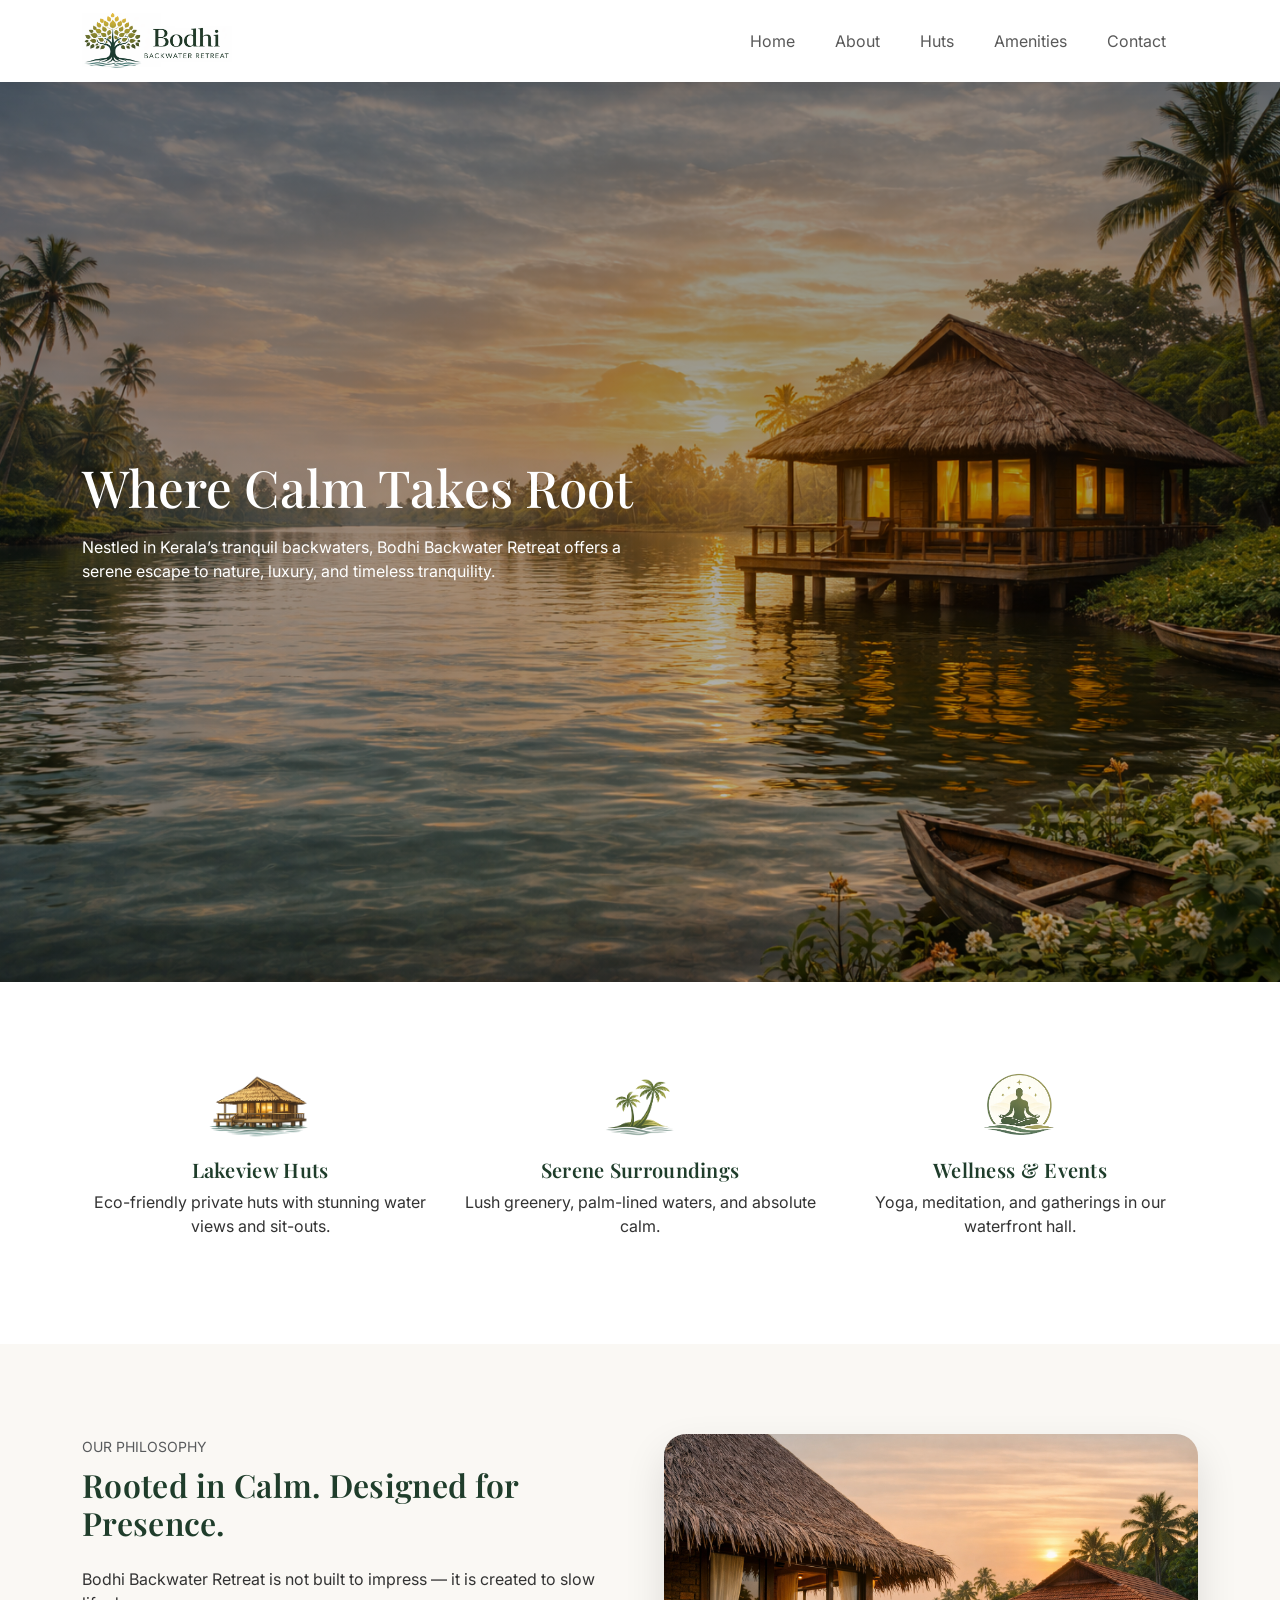
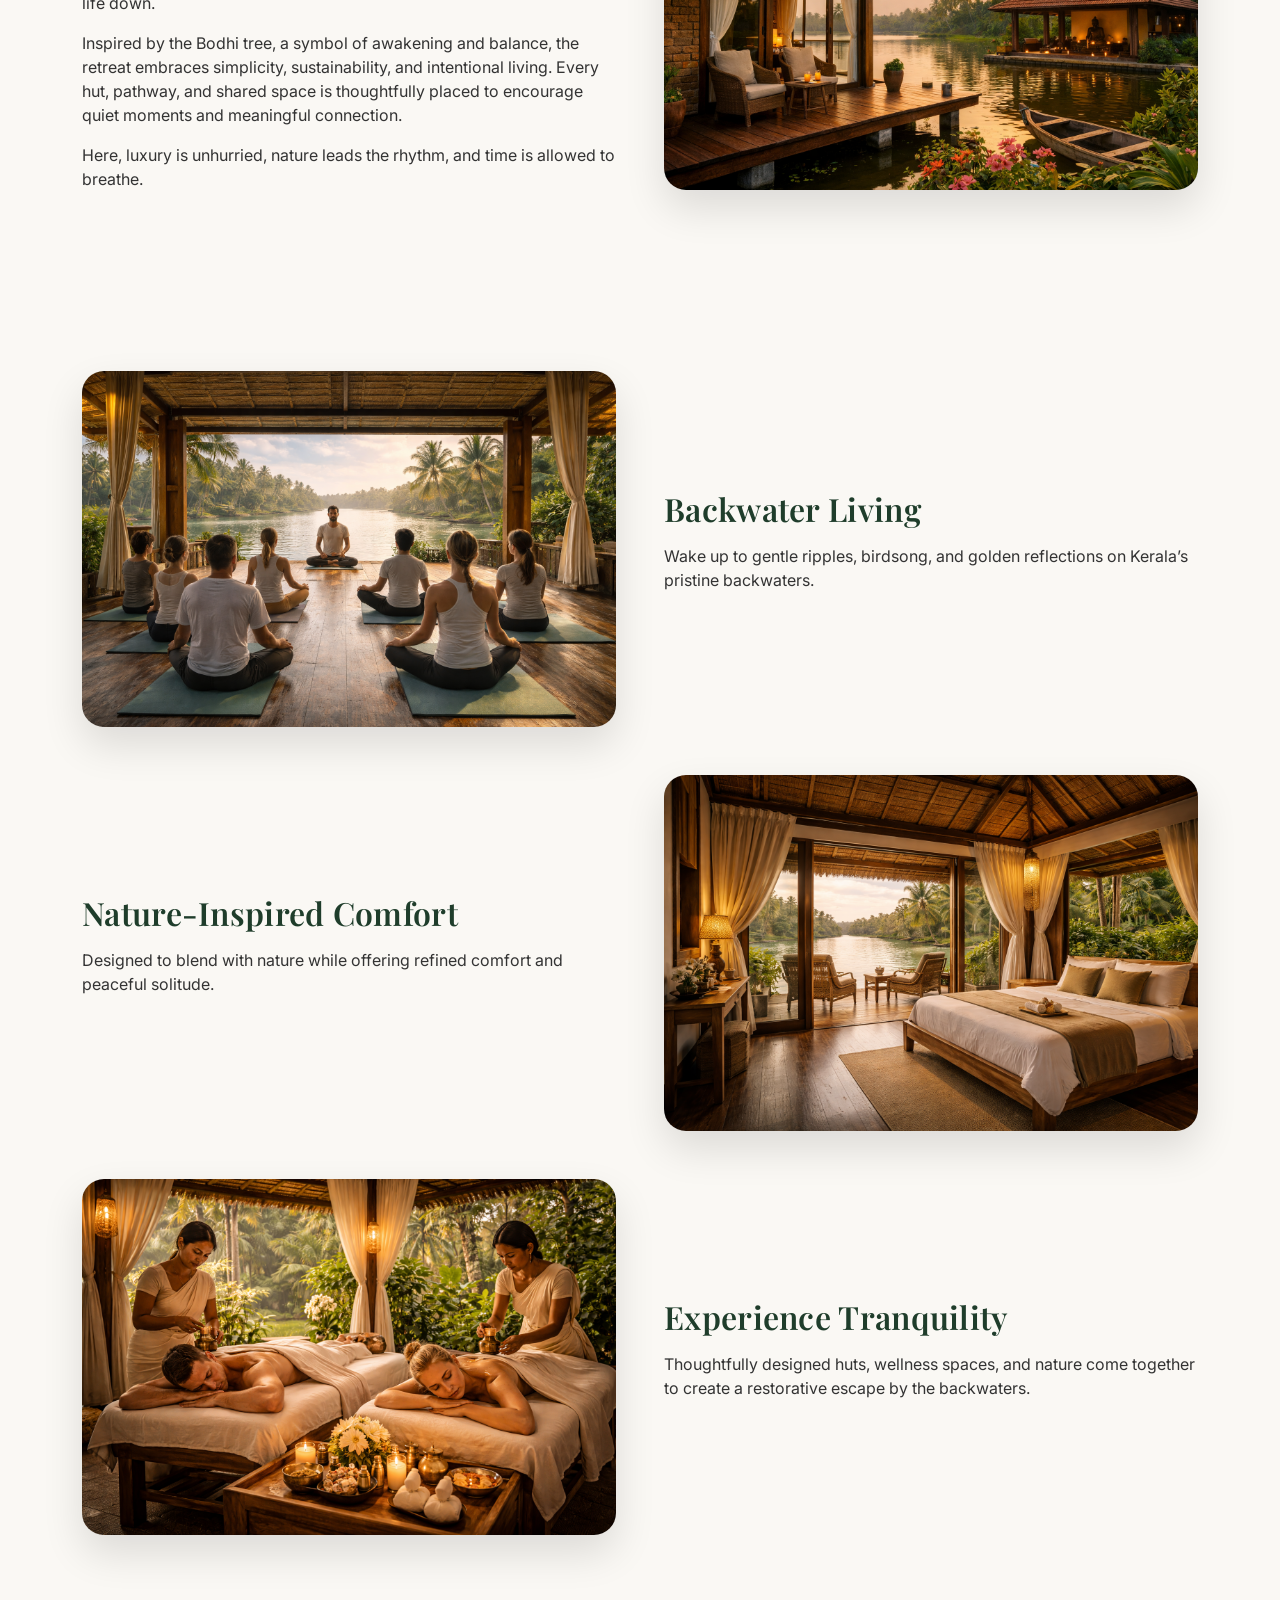
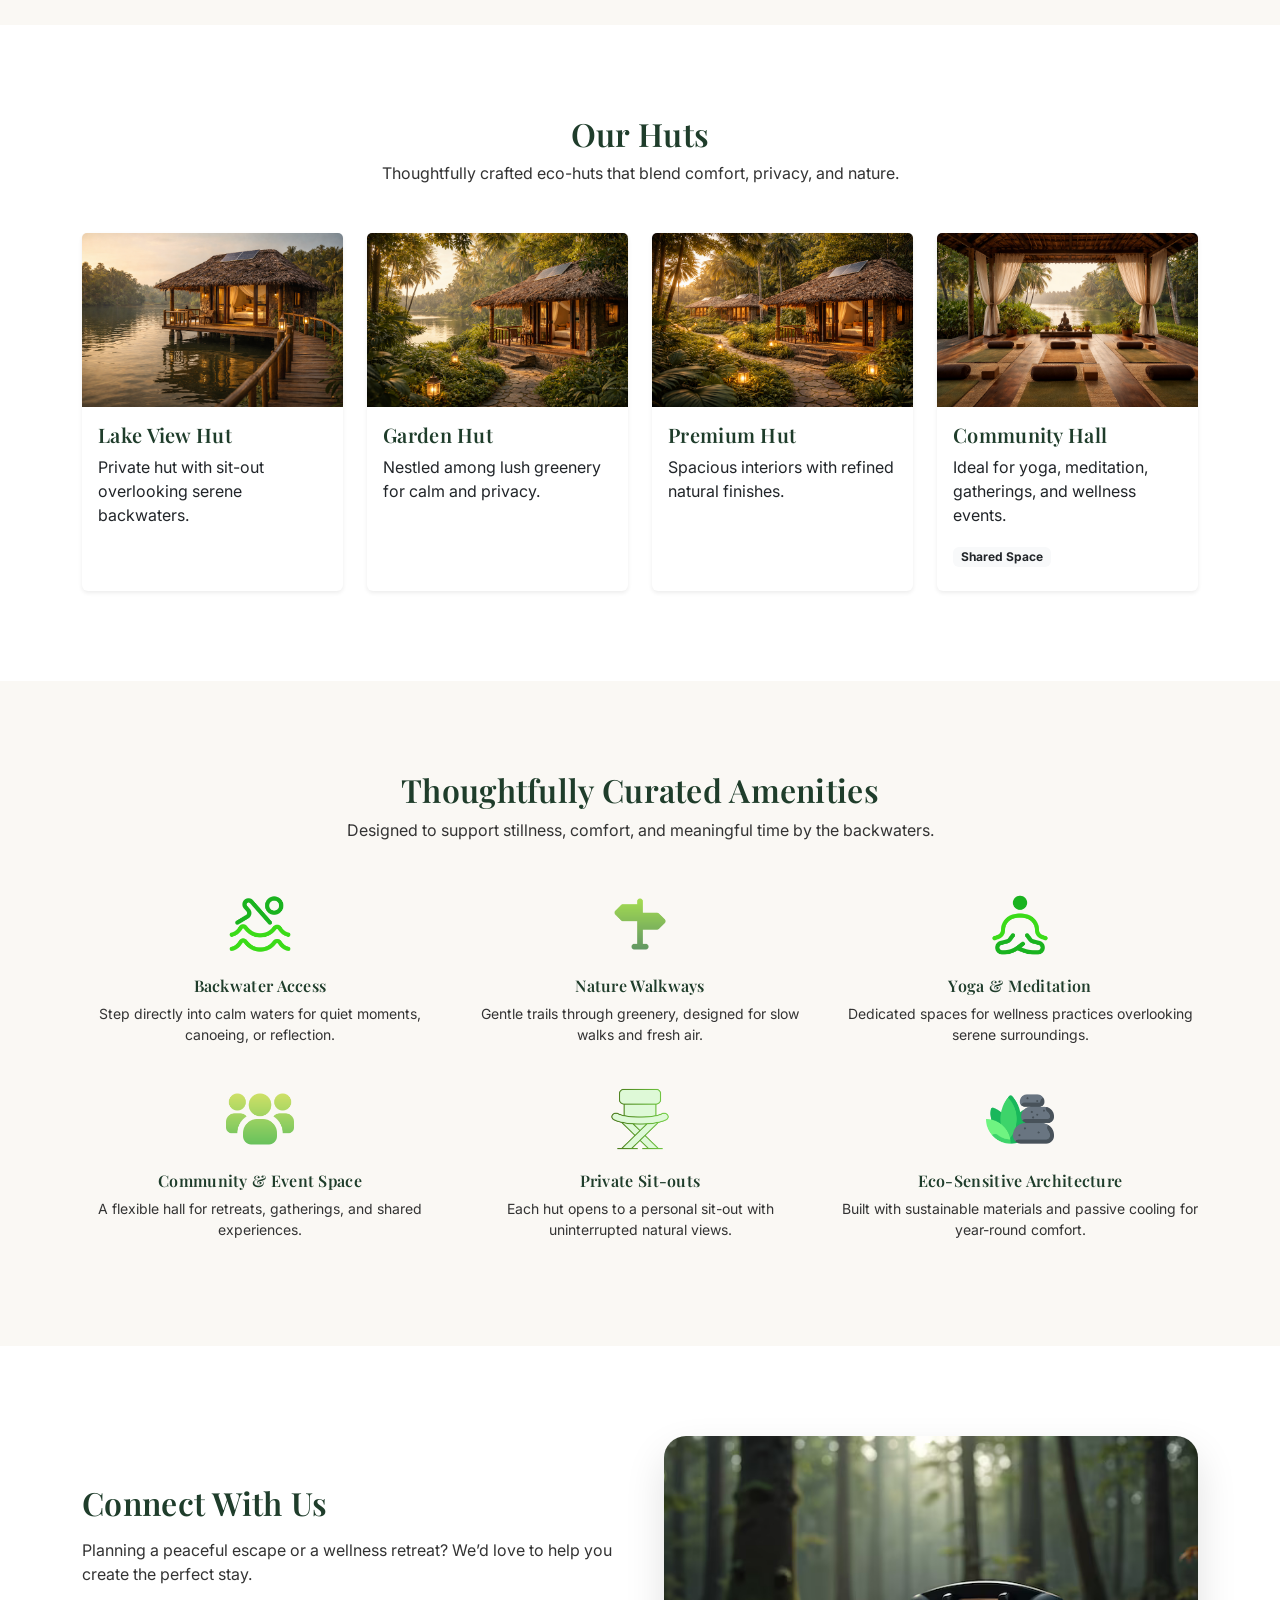
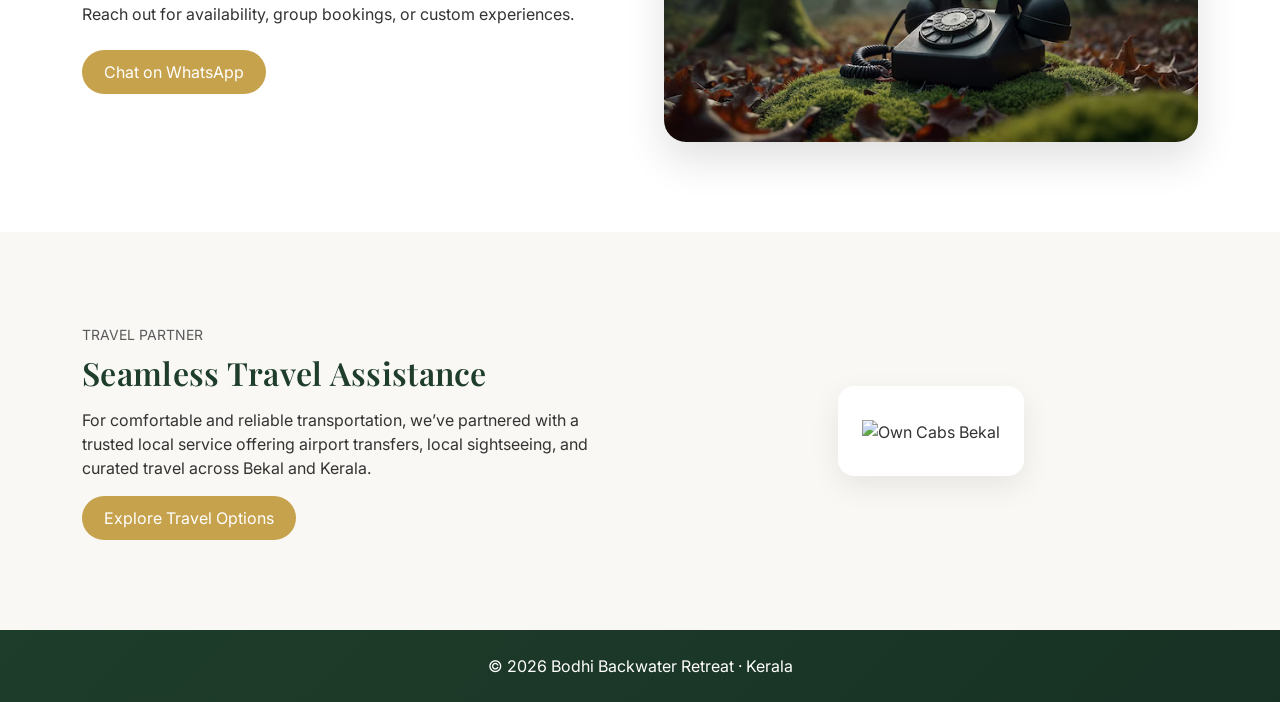
==== index.html @ 4b672f82 "Add images directory and assets" ====
<!DOCTYPE html>
<html lang="en">

<head>
  <meta charset="UTF-8">
  <title>Bodhi Backwater Retreat</title>
  <meta name="viewport" content="width=device-width, initial-scale=1">
  <!-- Favicon -->
  <link rel="icon" href="favicon.ico" type="image/x-icon">

  <!-- Standard browser favicons -->
  <link rel="icon" type="image/png" sizes="16x16" href="img/favicons/favicon-16.png">
  <link rel="icon" type="image/png" sizes="32x32" href="img/favicons/favicon-32.png">
  <link rel="icon" type="image/png" sizes="48x48" href="img/favicons/favicon-48.png">

  <!-- Apple Touch Icon (iOS home screen) -->
  <link rel="apple-touch-icon" sizes="180x180" href="img/favicons/apple-touch-icon.png">

  <!-- Android / PWA -->
  <link rel="icon" type="image/png" sizes="192x192" href="img/favicons/android-chrome-192.png">
  <link rel="icon" type="image/png" sizes="512x512" href="img/favicons/android-chrome-512.png">

  <!-- Bootstrap 5 -->
  <link href="https://cdn.jsdelivr.net/npm/bootstrap@5.3.3/dist/css/bootstrap.min.css" rel="stylesheet">

  <!-- Google Fonts -->
  <link
    href="https://fonts.googleapis.com/css2?family=Playfair+Display:wght@500;700&family=Inter:wght@300;400;500&display=swap"
    rel="stylesheet">
  <link rel="stylesheet" href="style.css">

</head>

<body id="top">

  <!-- NAVBAR -->
  <nav class="navbar navbar-expand-lg navbar-light sticky-top">
    <div class="container">
      <a class="navbar-brand" href="#top">
        <img src="img/logo.png" alt="Bodhi Backwater Retreat">
      </a>

      <button class="navbar-toggler" type="button" data-bs-toggle="collapse" data-bs-target="#mainNav">
        <span class="navbar-toggler-icon"></span>
      </button>

      <div class="collapse navbar-collapse justify-content-end" id="mainNav">
        <ul class="navbar-nav align-items-lg-center gap-lg-4">
          <li class="nav-item"><a class="nav-link" href="#top">Home</a></li>
          <li class="nav-item">
            <a class="nav-link" href="#about">About</a>
          </li>
          <li class="nav-item"><a class="nav-link" href="#huts">Huts</a></li>
          <li class="nav-item"><a class="nav-link" href="#amenities">Amenities</a></li>
          <li class="nav-item">
            <a class="nav-link" href="#contact">Contact</a>
          </li>
          <li class="nav-item mt-3 mt-lg-0">
            <!--<a href="#" class="btn btn-gold">Check Availability</a>-->
          </li>
        </ul>
      </div>
    </div>
  </nav>

  <!-- HERO -->
  <section class="hero">
    <div class="container">
      <div class="col-lg-6">
        <h1>Where Calm Takes Root</h1>
        <p class="mt-3 mb-4">
          Nestled in Kerala’s tranquil backwaters, Bodhi Backwater Retreat
          offers a serene escape to nature, luxury, and timeless tranquility.
        </p>
        <!--<a href="#" class="btn btn-gold">Check Availability</a>-->
      </div>
    </div>
  </section>
  <!-- FEATURES -->
  <section id="about" class="bg-white">
    <div class="container">
      <div class="row text-center g-4">
        <div class="col-md-4">
          <img src="img/features/icon-hut.png" class="feature-icon" alt="">
          <h5 class="section-title">Lakeview Huts</h5>
          <p>Eco-friendly private huts with stunning water views and sit-outs.</p>
        </div>
        <div class="col-md-4">
          <img src="img/features/icon-nature.png" class="feature-icon" alt="">
          <h5 class="section-title">Serene Surroundings</h5>
          <p>Lush greenery, palm-lined waters, and absolute calm.</p>
        </div>
        <div class="col-md-4">
          <img src="img/features/icon-wellness.png" class="feature-icon" alt="">
          <h5 class="section-title">Wellness & Events</h5>
          <p>Yoga, meditation, and gatherings in our waterfront hall.</p>
        </div>
      </div>
    </div>
  </section>
  <!-- ABOUT (ENHANCED & MOVED UP) -->
  <section>
    <div class="container">
      <div class="row align-items-center g-5">

        <div class="col-lg-6">
          <span class="text-uppercase small text-muted">Our Philosophy</span>
          <h2 class="section-title mt-2 mb-4">
            Rooted in Calm. Designed for Presence.
          </h2>

          <p>
            Bodhi Backwater Retreat is not built to impress — it is created
            to slow life down.
          </p>

          <p>
            Inspired by the Bodhi tree, a symbol of awakening and balance,
            the retreat embraces simplicity, sustainability, and intentional living.
            Every hut, pathway, and shared space is thoughtfully placed
            to encourage quiet moments and meaningful connection.
          </p>

          <p class="mb-0">
            Here, luxury is unhurried, nature leads the rhythm,
            and time is allowed to breathe.
          </p>
        </div>

        <div class="col-lg-6 image-card">
          <img src="img/about/experience.png" alt="Bodhi Backwater Retreat Experience">
        </div>

      </div>
    </div>
  </section>

  <!-- EXPERIENCE / GALLERY -->
  <section class="section-muted">
    <div class="container">

      <div class="row align-items-center g-5 mb-5">
        <div class="col-lg-6 image-card">
          <img src="img/about/gallery1.png" loading="lazy" alt="">
        </div>
        <div class="col-lg-6">
          <h2 class="section-title mb-3">Backwater Living</h2>
          <p>
            Wake up to gentle ripples, birdsong, and golden reflections
            on Kerala’s pristine backwaters.
          </p>
        </div>
      </div>

      <div class="row align-items-center g-5 mb-5 flex-lg-row-reverse">
        <div class="col-lg-6 image-card">
          <img src="img/about/gallery2.png" loading="lazy" alt="">
        </div>
        <div class="col-lg-6">
          <h2 class="section-title mb-3">Nature-Inspired Comfort</h2>
          <p>
            Designed to blend with nature while offering refined comfort
            and peaceful solitude.
          </p>
        </div>
      </div>

      <div class="row align-items-center g-5">
        <div class="col-lg-6 image-card">
          <img src="img/about/gallery3.png" loading="lazy" alt="">
        </div>
        <div class="col-lg-6">
          <h2 class="section-title mb-3">Experience Tranquility</h2>
          <p>
            Thoughtfully designed huts, wellness spaces, and nature come together
            to create a restorative escape by the backwaters.
          </p>
        </div>
      </div>

    </div>
  </section>

  <!-- HUTS SECTION -->
  <section id="huts" class=" bg-white">
    <div class="container">
      <div class="text-center mb-5">
        <h2 class="section-title">Our Huts</h2>
        <p class="mt-2">
          Thoughtfully crafted eco-huts that blend comfort, privacy, and nature.
        </p>
      </div>

      <div class="row g-4">
        <!-- Hut Card -->
        <div class="col-md-6 col-lg-3">
          <div class="card border-0 shadow-sm h-100">
            <img src="img/hut/hut-lake-view.png" class="card-img-top" alt="Lake View Hut">
            <div class="card-body">
              <h5 class="card-title section-title">Lake View Hut</h5>
              <p class="card-text">
                Private hut with sit-out overlooking serene backwaters.
              </p>
            </div>
          </div>
        </div>

        <!-- Hut Card -->
        <div class="col-md-6 col-lg-3">
          <div class="card border-0 shadow-sm h-100">
            <img src="img/hut/hut-garden-view.png" class="card-img-top" alt="Garden Hut">
            <div class="card-body">
              <h5 class="card-title section-title">Garden Hut</h5>
              <p class="card-text">
                Nestled among lush greenery for calm and privacy.
              </p>
            </div>
          </div>
        </div>

        <!-- Hut Card -->
        <div class="col-md-6 col-lg-3">
          <div class="card border-0 shadow-sm h-100">
            <img src="img/hut/hut-premium.png" class="card-img-top" alt="Premium Hut">
            <div class="card-body">
              <h5 class="card-title section-title">Premium Hut</h5>
              <p class="card-text">
                Spacious interiors with refined natural finishes.
              </p>
            </div>
          </div>
        </div>

        <!-- Community Hall -->
        <div class="col-md-6 col-lg-3">
          <div class="card border-0 shadow-sm h-100">
            <img src="img/hut/CommunityHall.png" class="card-img-top" alt="Community Hall">
            <div class="card-body">
              <h5 class="card-title section-title">Community Hall</h5>
              <p class="card-text">
                Ideal for yoga, meditation, gatherings, and wellness events.
              </p>
              <span class="badge bg-light text-dark mb-2">Shared Space</span>
            </div>
          </div>
        </div>

      </div>
    </div>
  </section>
  <!-- AMENITIES SECTION -->
  <section id="amenities" class="">
    <div class="container">
      <div class="text-center mb-5">
        <h2 class="section-title">Thoughtfully Curated Amenities</h2>
        <p class="mt-2">
          Designed to support stillness, comfort, and meaningful time by the backwaters.
        </p>
      </div>

      <div class="row g-4 text-center">

        <!-- Nature & Water -->
        <div class="col-6 col-md-4">
          <img src="img/amenities/icon-swim.png" class="feature-icon" alt="">
          <h6 class="section-title">Backwater Access</h6>
          <p class="small">
            Step directly into calm waters for quiet moments, canoeing, or reflection.
          </p>
        </div>

        <div class="col-6 col-md-4">
          <img src="img/amenities/icon-naturalpath.png" class="feature-icon" alt="">
          <h6 class="section-title">Nature Walkways</h6>
          <p class="small">
            Gentle trails through greenery, designed for slow walks and fresh air.
          </p>
        </div>

        <!-- Wellness & Community -->
        <div class="col-6 col-md-4">
          <img src="img/amenities/icon-meditation.png" class="feature-icon" alt="">
          <h6 class="section-title">Yoga & Meditation</h6>
          <p class="small">
            Dedicated spaces for wellness practices overlooking serene surroundings.
          </p>
        </div>

        <div class="col-6 col-md-4">
          <img src="img/amenities/icon-community.png" class="feature-icon" alt="">
          <h6 class="section-title">Community & Event Space</h6>
          <p class="small">
            A flexible hall for retreats, gatherings, and shared experiences.
          </p>
        </div>

        <!-- Comfort & Design -->
        <div class="col-6 col-md-4">
          <img src="img/amenities/icon-sit.png" class="feature-icon" alt="">
          <h6 class="section-title">Private Sit-outs</h6>
          <p class="small">
            Each hut opens to a personal sit-out with uninterrupted natural views.
          </p>
        </div>

        <div class="col-6 col-md-4">
          <img src="img/amenities/icon-build.png" class="feature-icon" alt="">
          <h6 class="section-title">Eco-Sensitive Architecture</h6>
          <p class="small">
            Built with sustainable materials and passive cooling for year-round comfort.
          </p>
        </div>

      </div>
    </div>
  </section>

  <!-- CONTACT SECTION -->
  <section id="contact" class=" bg-white">
    <div class="container">
      <div class="row align-items-center g-5">

        <div class="col-lg-6">
          <h2 class="section-title mb-3">Connect With Us</h2>
          <p>
            Planning a peaceful escape or a wellness retreat?
            We’d love to help you create the perfect stay.
          </p>

          <p class="mb-4">
            Reach out for availability, group bookings, or custom experiences.
          </p>

          <a href="https://wa.me/917708336299" target="_blank" class="btn btn-gold">
            Chat on WhatsApp
          </a>
        </div>

        <div class="col-lg-6 image-card">
          <img src="img/contact.png" alt="Contact Bodhi Backwater Retreat">
        </div>

      </div>
    </div>
  </section>
<!-- TRAVEL PARTNER -->
<section class="section-muted">
  <div class="container">
    <div class="row align-items-center g-5">

      <!-- Text -->
      <div class="col-lg-6">
        <span class="text-uppercase small text-muted">Travel Partner</span>
        <h2 class="section-title mt-2 mb-3">
          Seamless Travel Assistance
        </h2>

        <p>
          For comfortable and reliable transportation, we’ve partnered with
          a trusted local service offering airport transfers, local sightseeing,
          and curated travel across Bekal and Kerala.
        </p>

        <a href="https://www.owncabsbekal.com/"
           target="_blank"
           rel="noopener"
           class="btn btn-gold">
          Explore Travel Options
        </a>
      </div>

      <!-- Logo Card -->
      <div class="col-lg-6 text-center">
        <div class="partner-card">
          <img src="https://www.owncabsbekal.com/images/logo.png"
               alt="Own Cabs Bekal"
               class="partner-logo">
          <!--<p class="small text-muted mt-3 mb-0">
            Official Travel Partner
          </p>-->
        </div>
      </div>

    </div>
  </div>
</section>

  <!-- FOOTER -->
  <footer class="py-4 text-center section-muted">
    <div class="container">
      <p class="mb-0">© 2026 Bodhi Backwater Retreat · Kerala</p>
    </div>
  </footer>

  <!-- Bootstrap JS -->
  <script src="https://cdn.jsdelivr.net/npm/bootstrap@5.3.3/dist/js/bootstrap.bundle.min.js"></script>

</body>
</html>
---- style.css ----
:root {
     --green-dark: #1f3d2b;
     --green: #3f6f55;
     --gold: #c6a24d;
     --bg: #faf8f4;
 }

 html {
     scroll-behavior: smooth;
 }


 body {
     font-family: 'Inter', sans-serif;
     background: var(--bg);
     color: #333;
 }

 section {
     padding: 90px 0;
 }

 /* NAVBAR */
 .navbar {
     background: #fff;
     box-shadow: 0 4px 12px rgba(0, 0, 0, .05);
 }

 .navbar-brand img {
     height: 56px;
 }

 .btn-gold {
     background: var(--gold);
     color: #fff;
     border-radius: 25px;
     padding: 10px 22px;
     border: none;
     transition: all .3s ease;
 }

 .btn-gold:hover {
     background: #b08e3f;
     color: #fff;
     transform: translateY(-2px);
     box-shadow: 0 10px 25px rgba(198, 162, 77, .45);
 }

 /* HERO */
 .hero {
     min-height: 100vh;
     display: flex;
     align-items: center;
     background:
         linear-gradient(rgba(0, 0, 0, .45), rgba(0, 0, 0, .25)),
         url("img/hero.png") center/cover no-repeat;
     color: #fff;
 }

 .hero h1 {
     font-family: 'Playfair Display', serif;
     font-size: clamp(2.2rem, 4vw, 3.4rem);
 }

 /* FEATURES */
 .feature-icon {
     height: 68px;
     margin-bottom: 18px;
     opacity: 0.9;
 }

 .section {
  padding: 5rem 0;
}

 /* EXPERIENCE / GALLERY */
 .section-title {
     font-family: 'Playfair Display', serif;
     font-weight: 600;
     letter-spacing: 0.3px;
     color: var(--green-dark);
 }

 .image-card img {
     width: 100%;
     border-radius: 22px;
     box-shadow: 0 18px 40px rgba(0, 0, 0, .12);
     transition: transform .4s ease, box-shadow .4s ease;
 }

 .image-card img:hover {
     transform: scale(1.025);
     box-shadow: 0 25px 60px rgba(0, 0, 0, .18);
 }

 /* FOOTER */
 footer {
     background: linear-gradient(135deg, #1f3d2b, #173224);
     color: #fff;
 }
 .section-divider {
  height: 1px;
  width: 120px;
  background: rgba(0,0,0,0.08);
  margin: 60px auto;
}
.partner-card {
  background: #ffffff;
  border-radius: 16px;
  padding: 32px 24px;
  box-shadow: 0 10px 30px rgba(0,0,0,0.08);
  display: inline-block;
}

.partner-logo {
  max-width: 220px;
  width: 100%;
  height: auto;
  filter: saturate(0.9);
}
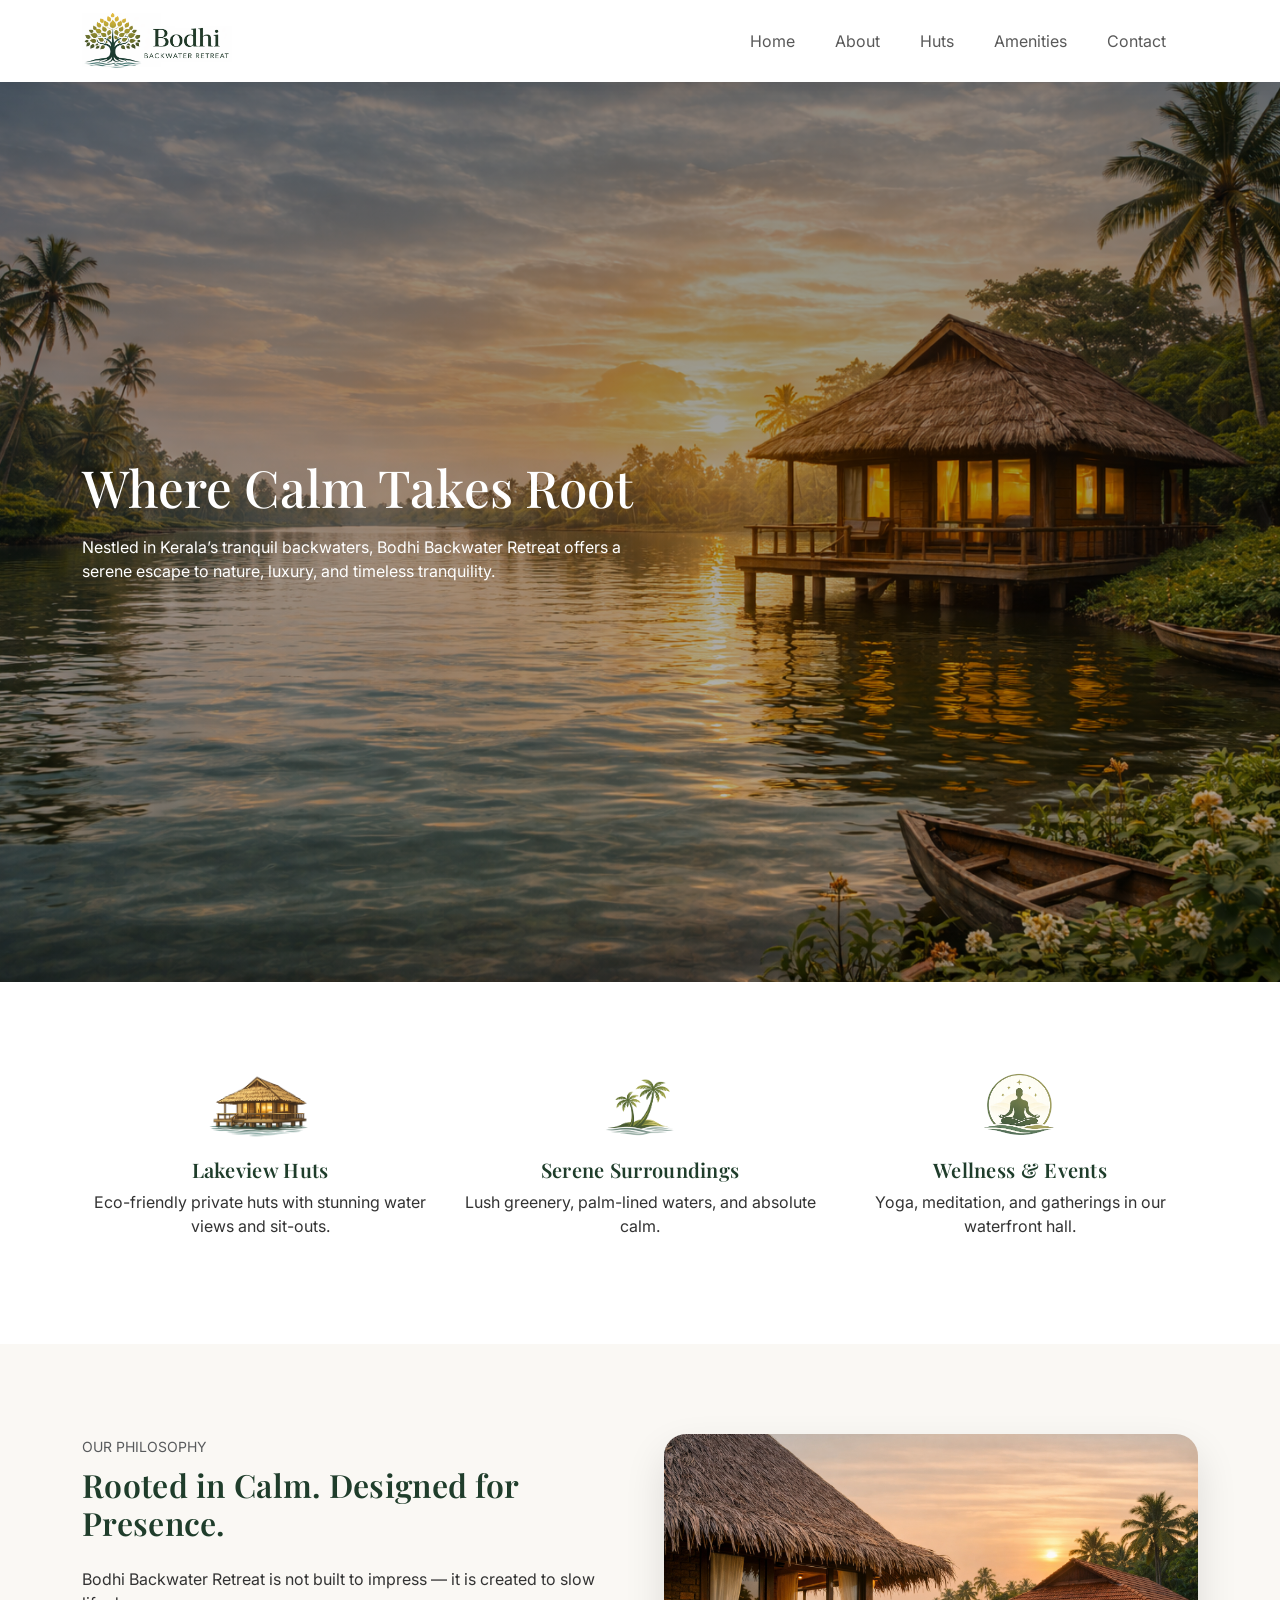
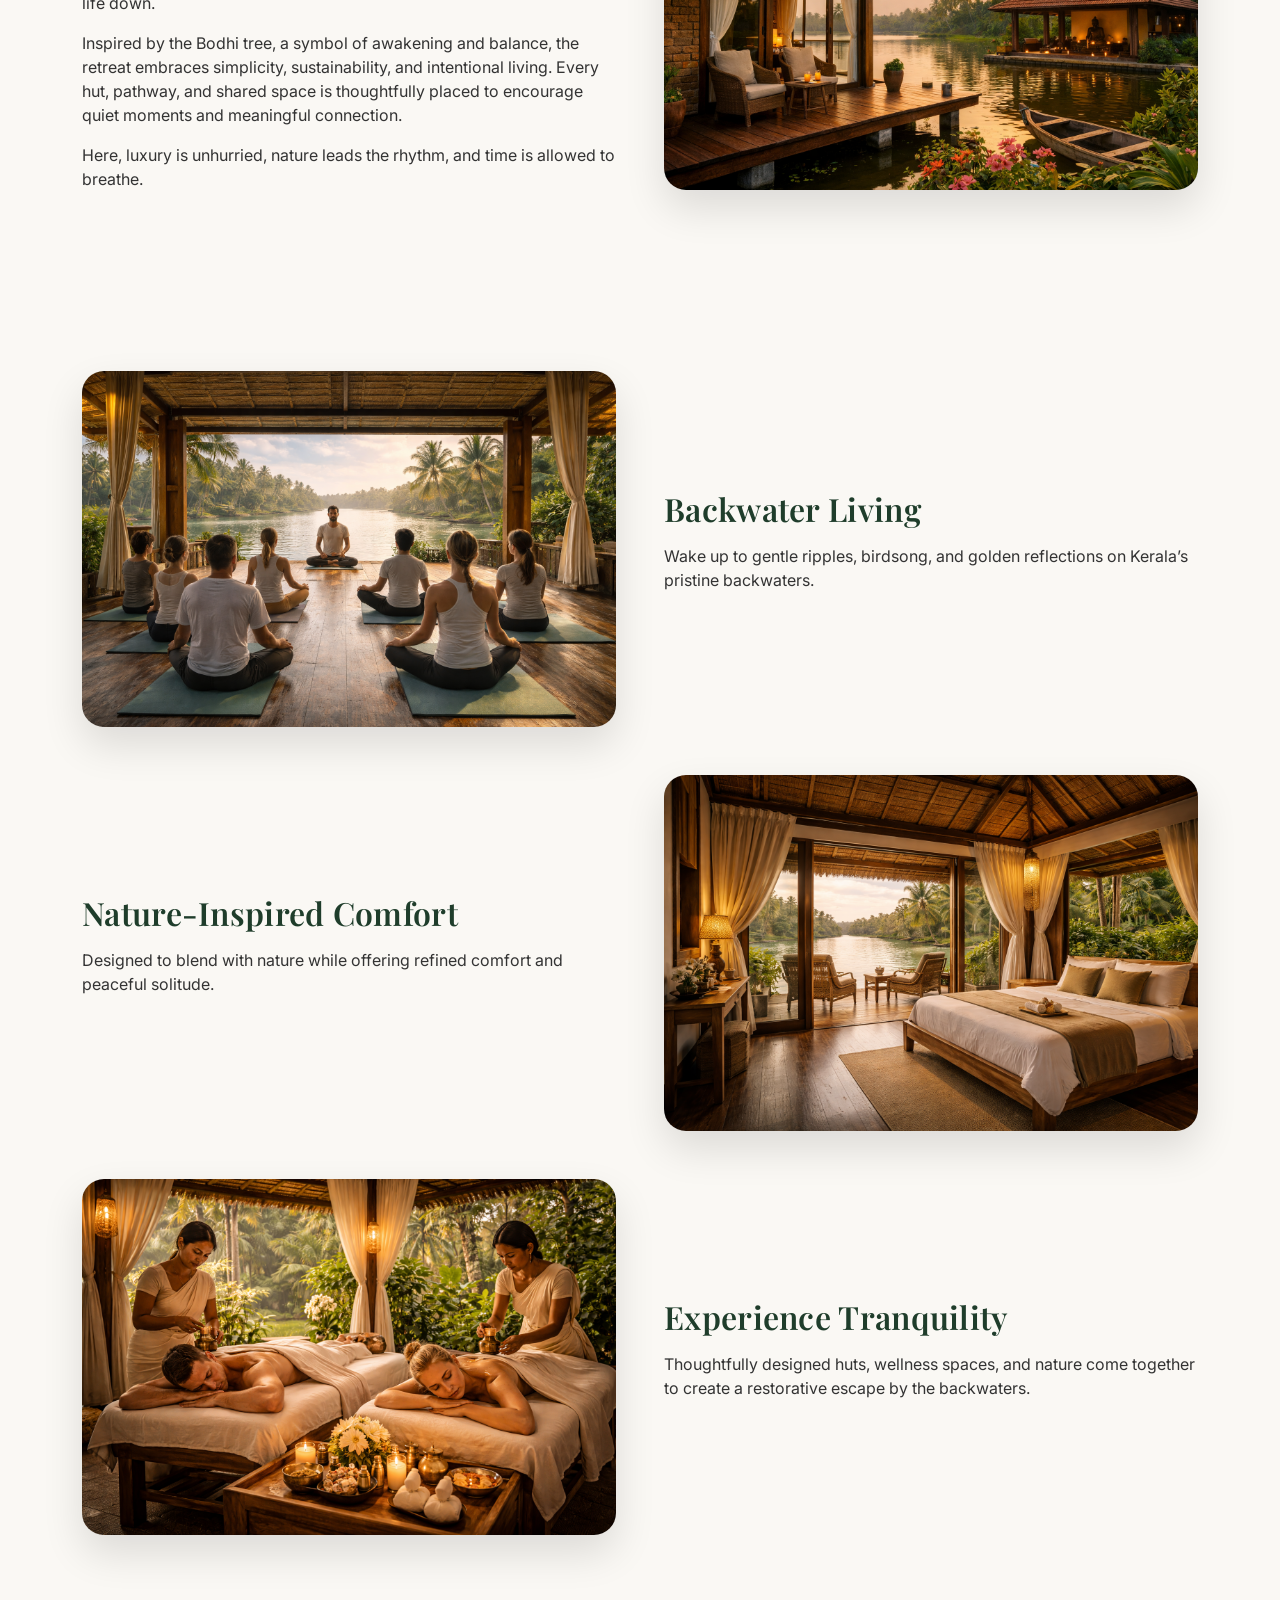
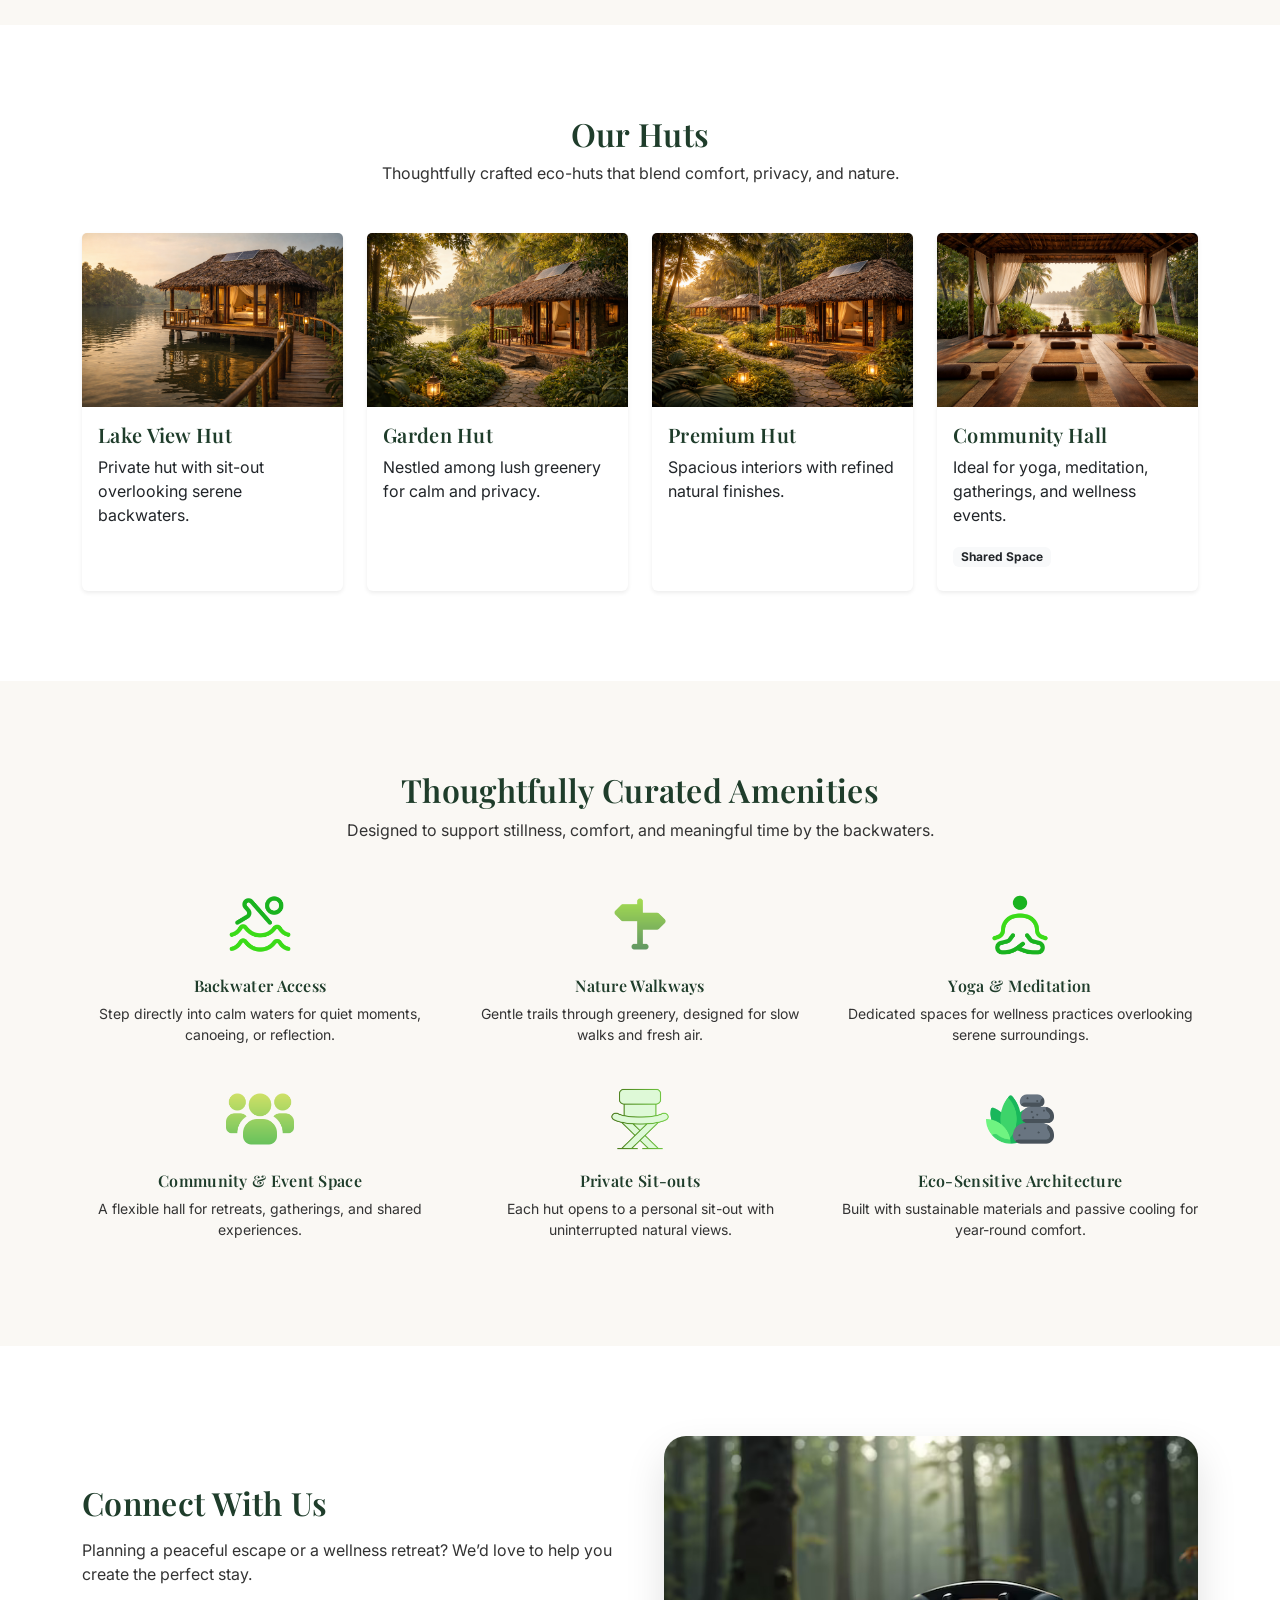
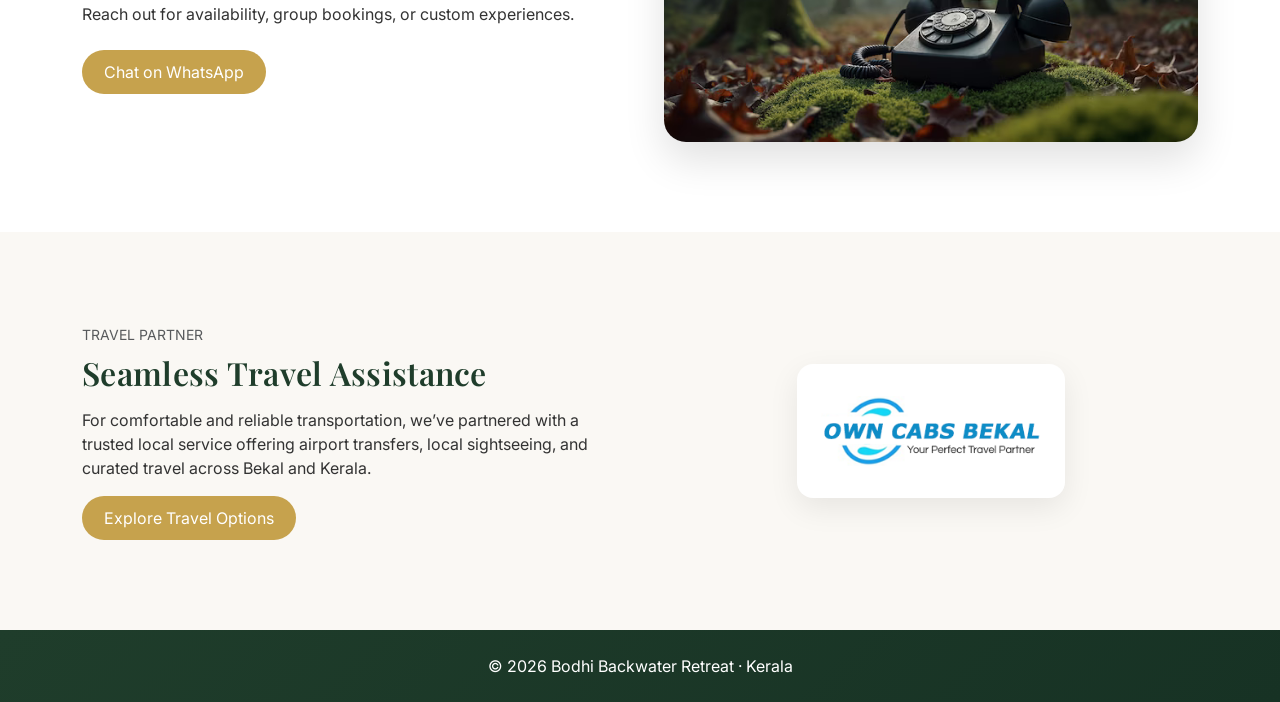
==== commit 1502268a: "Updated own cabs logo to load locally" ====
--- a/index.html
+++ b/index.html
@@ -372,7 +372,7 @@
       <!-- Logo Card -->
       <div class="col-lg-6 text-center">
         <div class="partner-card">
-          <img src="https://www.owncabsbekal.com/images/logo.png"
+          <img src="img/partners/owncabsbekal.png"
                alt="Own Cabs Bekal"
                class="partner-logo">
           <!--<p class="small text-muted mt-3 mb-0">
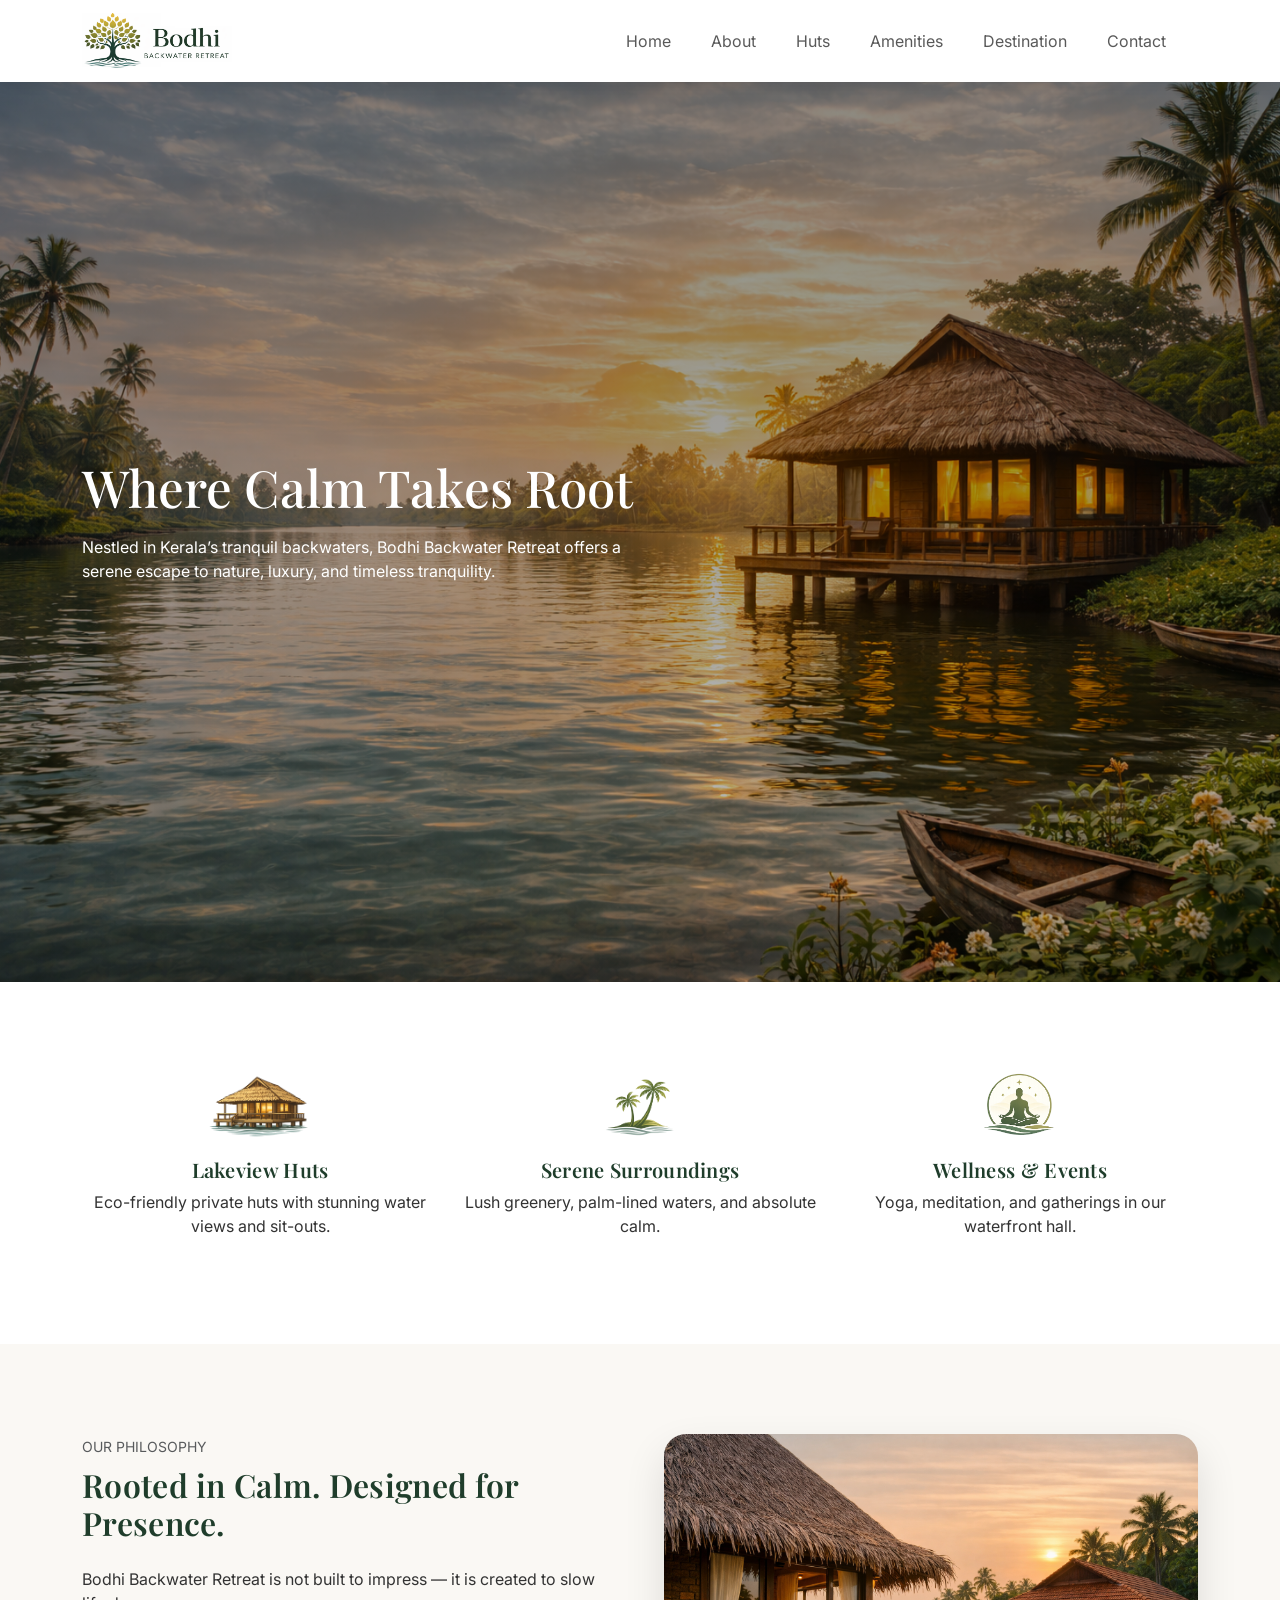
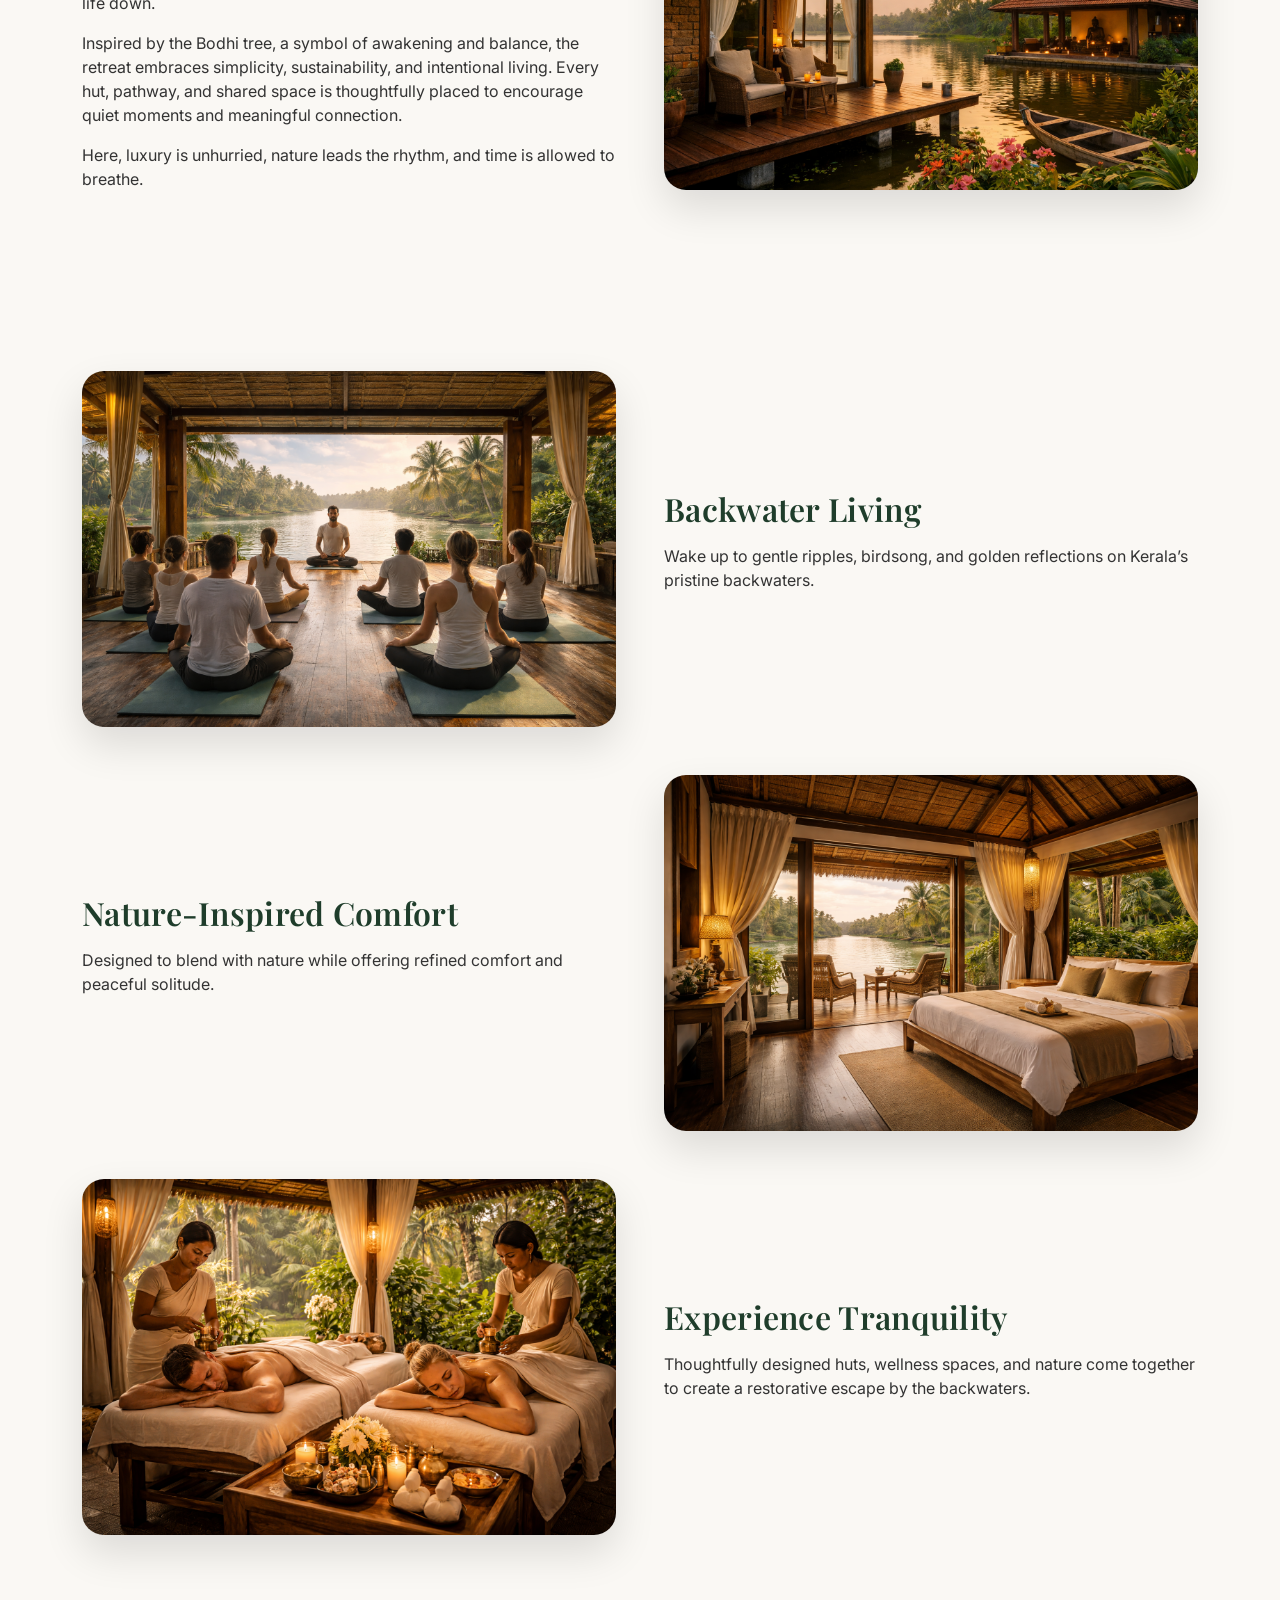
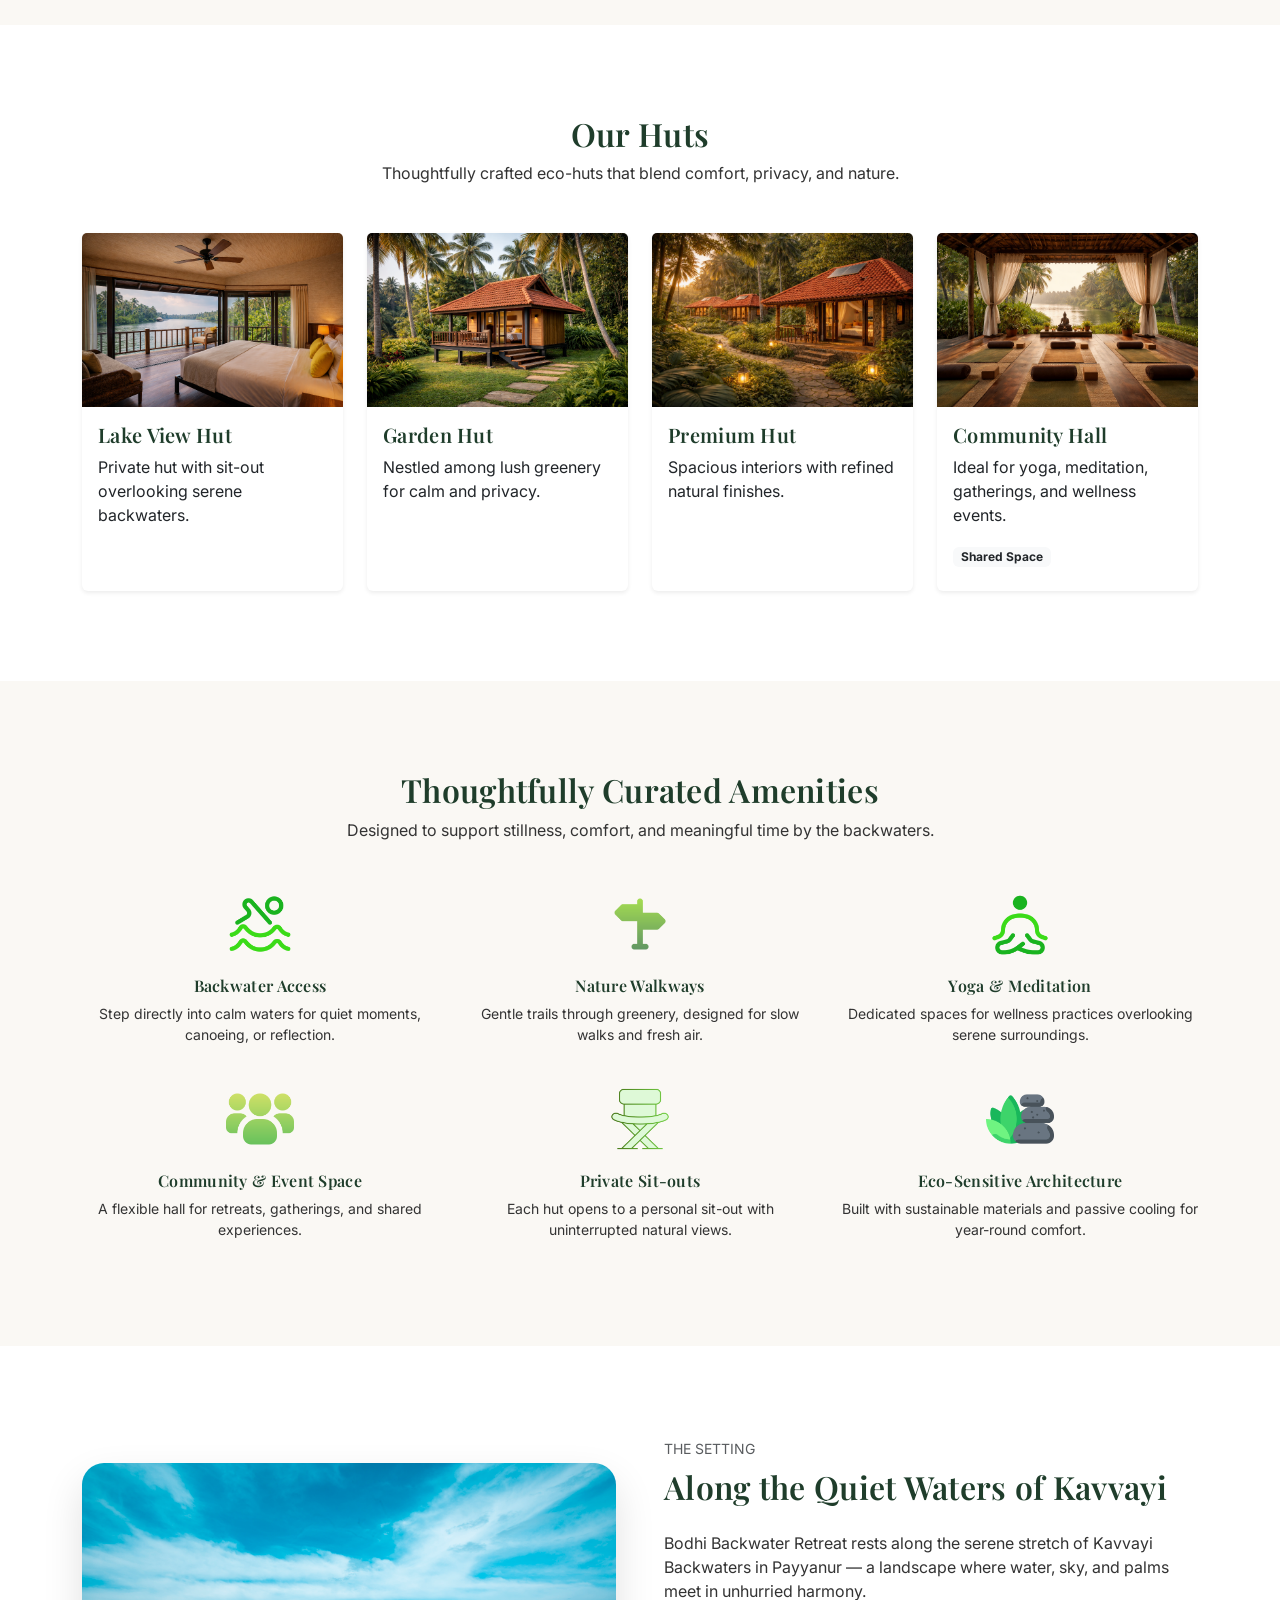
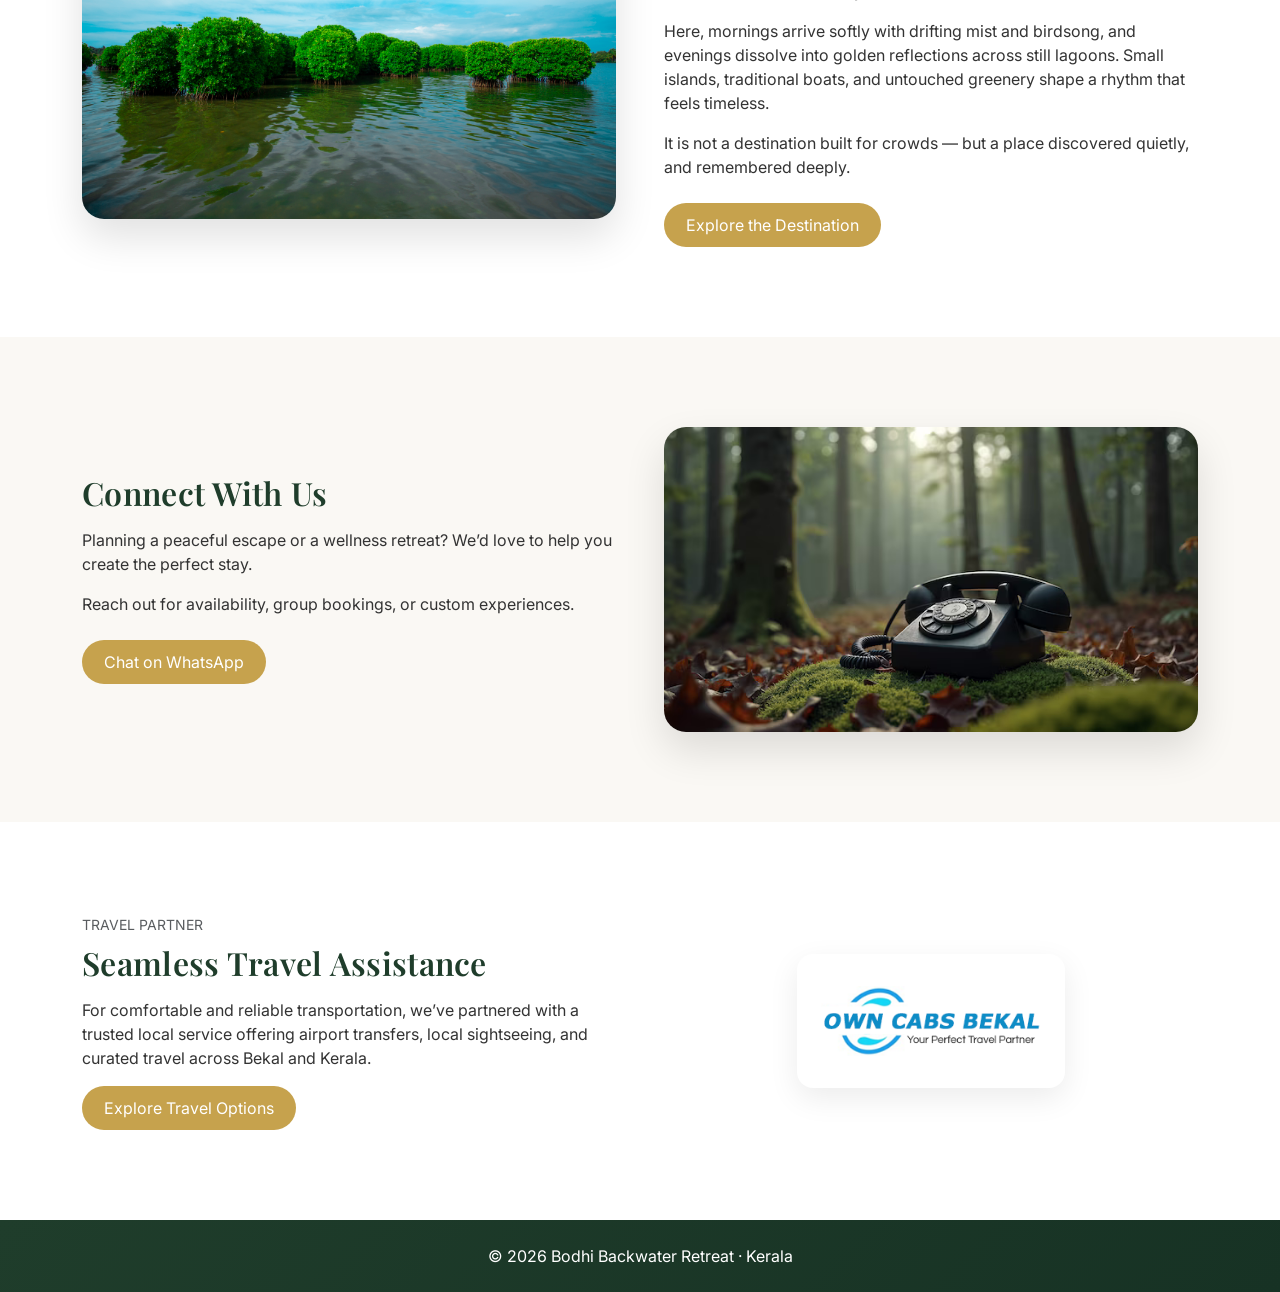
==== commit 9b1e0dc8: "Added destination" ====
--- a/index.html
+++ b/index.html
@@ -52,6 +52,9 @@
           </li>
           <li class="nav-item"><a class="nav-link" href="#huts">Huts</a></li>
           <li class="nav-item"><a class="nav-link" href="#amenities">Amenities</a></li>
+		  <li class="nav-item">
+		  <a class="nav-link" href="#destination">Destination</a>
+		</li>
           <li class="nav-item">
             <a class="nav-link" href="#contact">Contact</a>
           </li>
@@ -314,9 +317,55 @@
       </div>
     </div>
   </section>
-
+<!-- DESTINATION SECTION -->
+<section id="destination" class="bg-white">
+  <div class="container">
+    <div class="row align-items-center g-5">
+
+      <!-- Image -->
+      <div class="col-lg-6 image-card">
+        <img src="img/destination/kavvayi.jpg"
+             loading="lazy"
+             alt="Kavvayi Backwaters Payyanur Kerala">
+      </div>
+
+      <!-- Text -->
+      <div class="col-lg-6">
+        <span class="text-uppercase small text-muted">
+          The Setting
+        </span>
+
+        <h2 class="section-title mt-2 mb-4">
+          Along the Quiet Waters of Kavvayi
+        </h2>
+
+        <p>
+          Bodhi Backwater Retreat rests along the serene stretch of
+          Kavvayi Backwaters in Payyanur — a landscape where water,
+          sky, and palms meet in unhurried harmony.
+        </p>
+
+        <p>
+          Here, mornings arrive softly with drifting mist and birdsong,
+          and evenings dissolve into golden reflections across still lagoons.
+          Small islands, traditional boats, and untouched greenery
+          shape a rhythm that feels timeless.
+        </p>
+
+        <p class="mb-0">
+          It is not a destination built for crowds —
+          but a place discovered quietly, and remembered deeply.
+        </p>
+		<a href="destination.html" class="btn btn-gold mt-4">
+  Explore the Destination
+</a>
+      </div>
+
+    </div>
+  </div>
+</section>
   <!-- CONTACT SECTION -->
-  <section id="contact" class=" bg-white">
+  <section id="contact" class="  section-muted">
     <div class="container">
       <div class="row align-items-center g-5">
 
@@ -343,8 +392,9 @@
       </div>
     </div>
   </section>
+  
 <!-- TRAVEL PARTNER -->
-<section class="section-muted">
+<section class="bg-white">
   <div class="container">
     <div class="row align-items-center g-5">
 
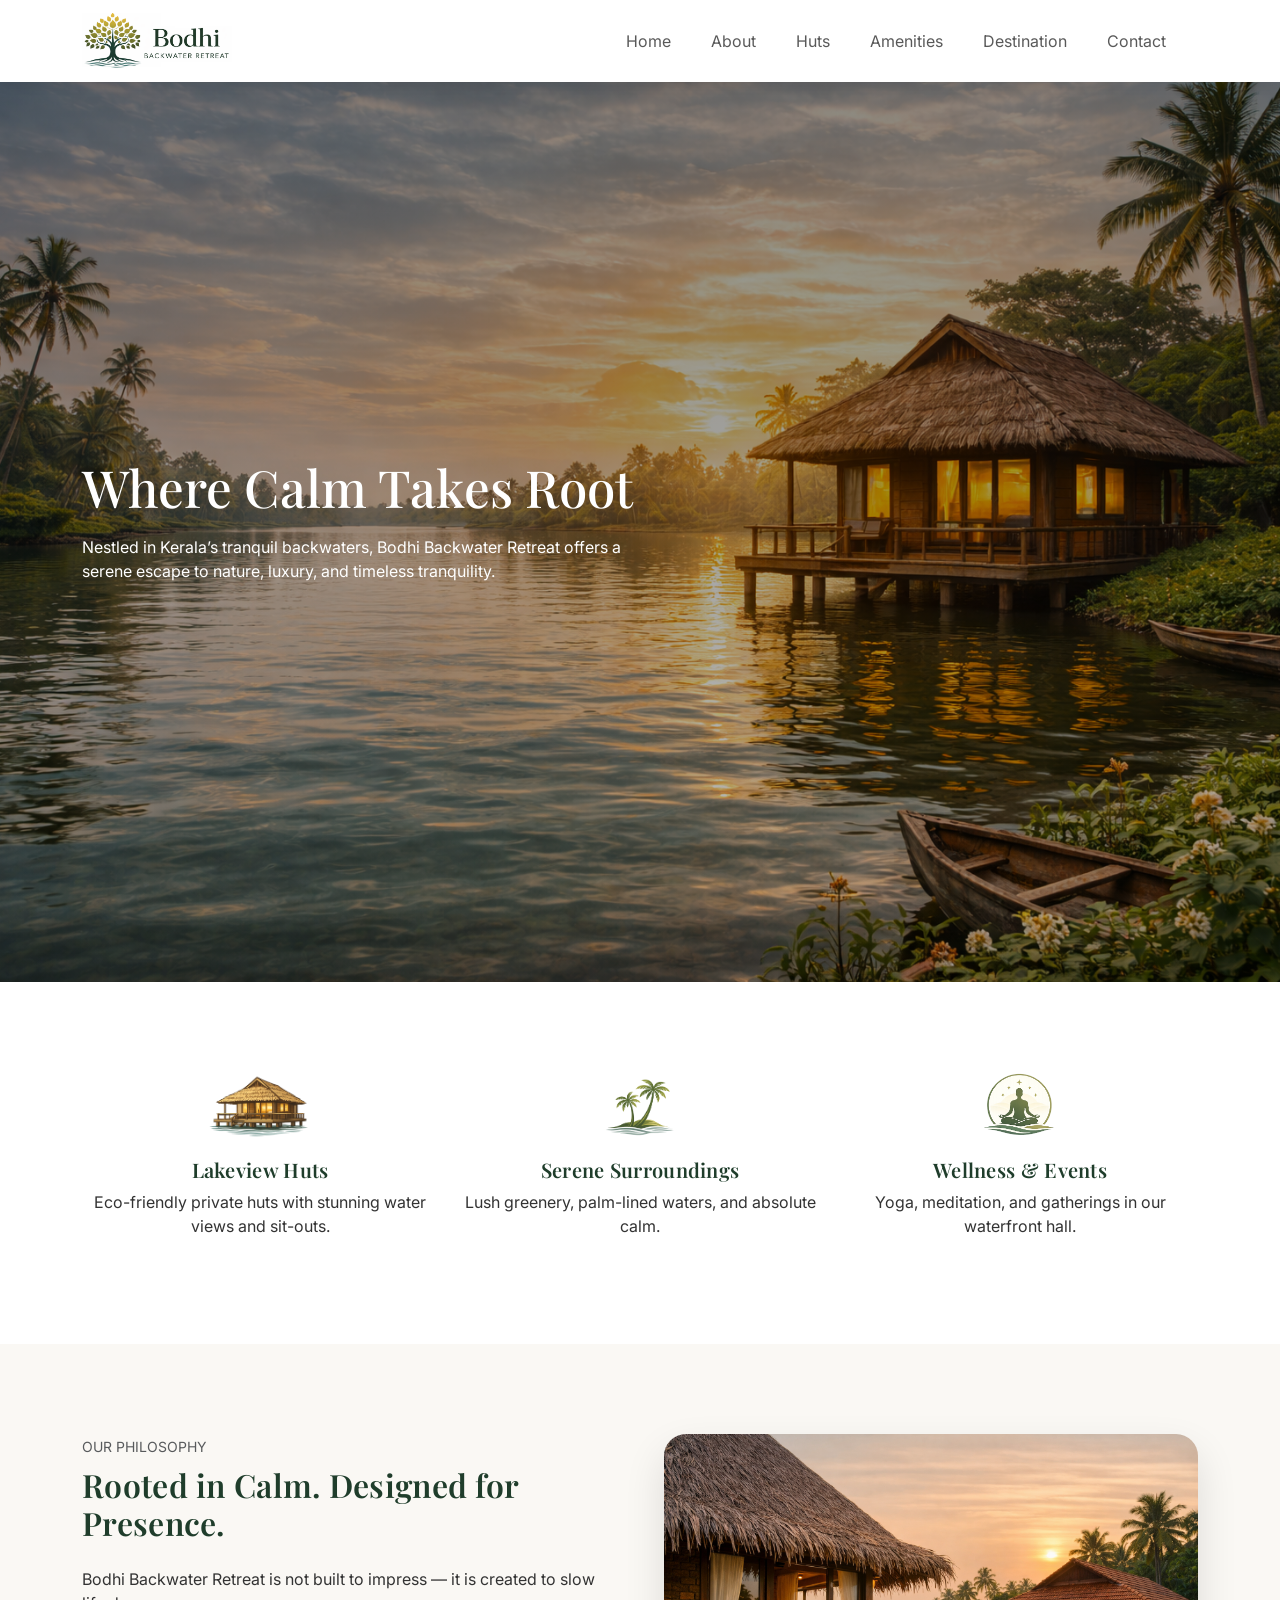
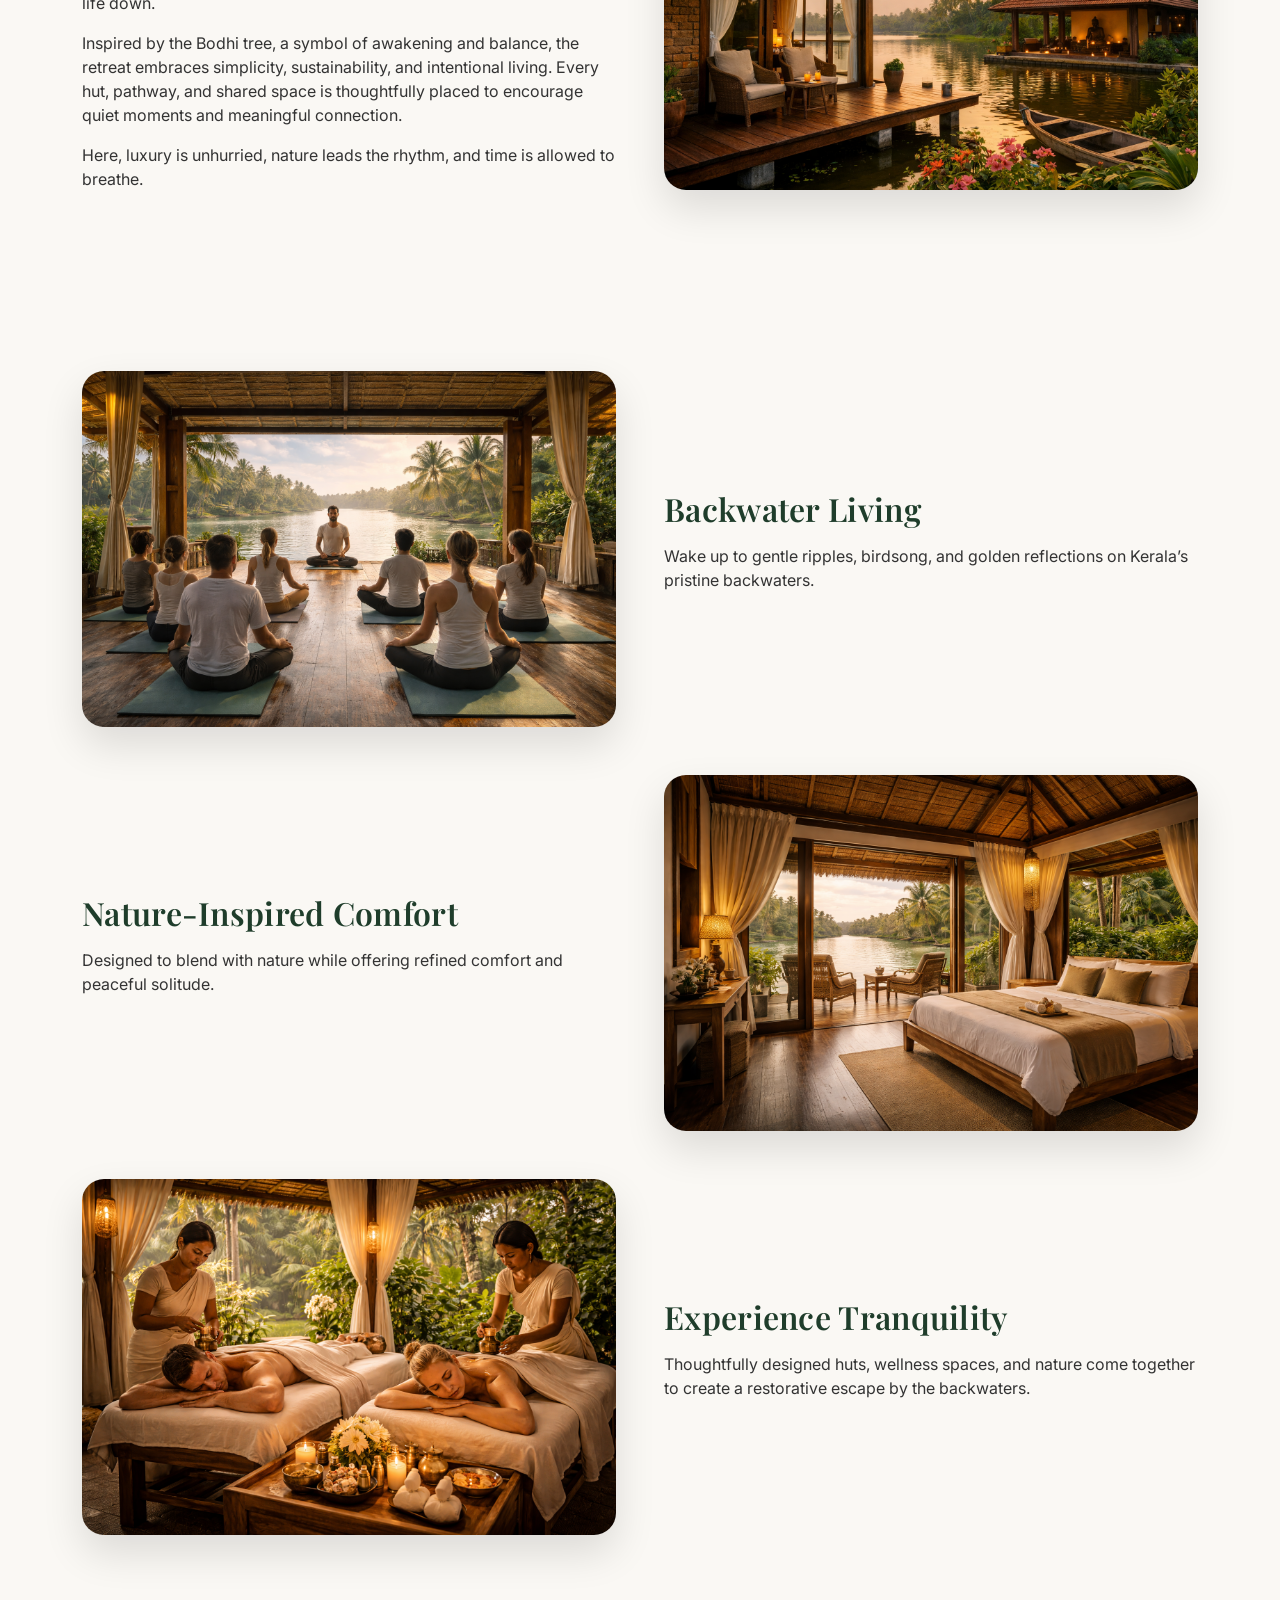
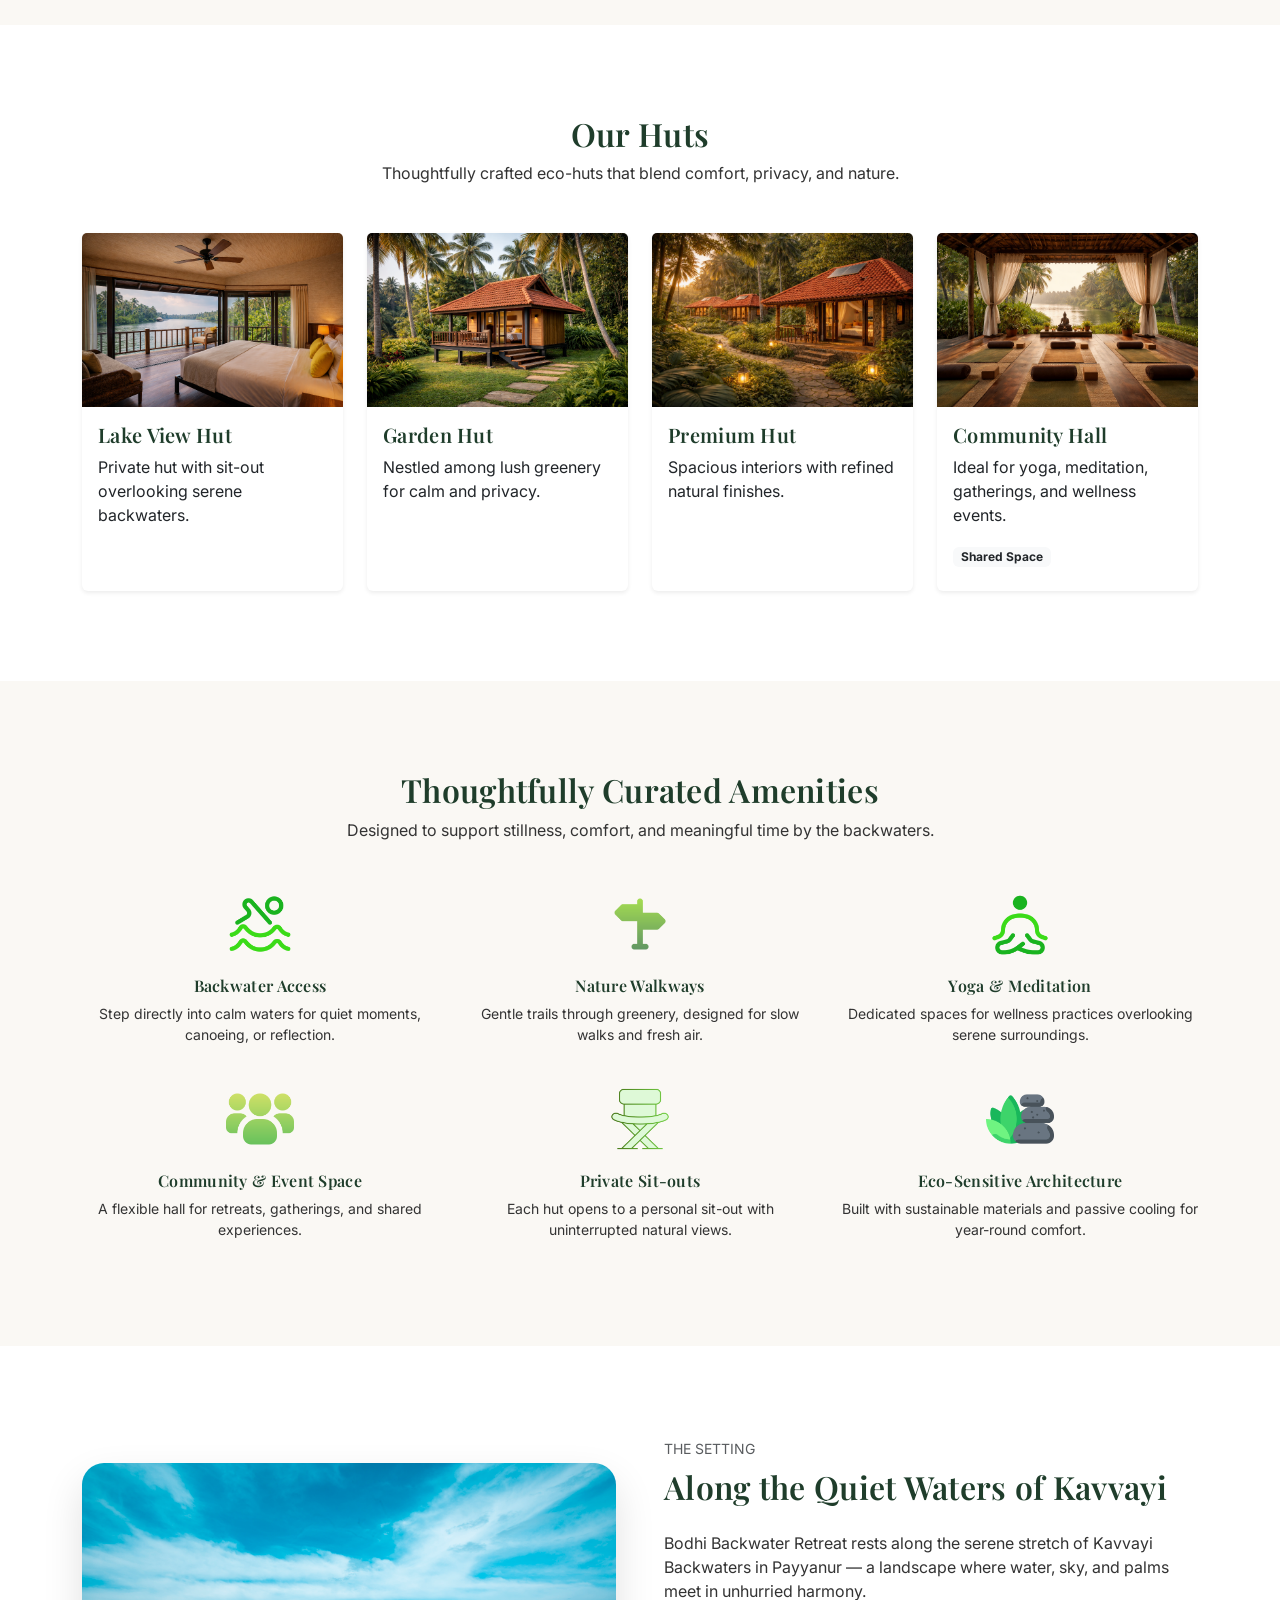
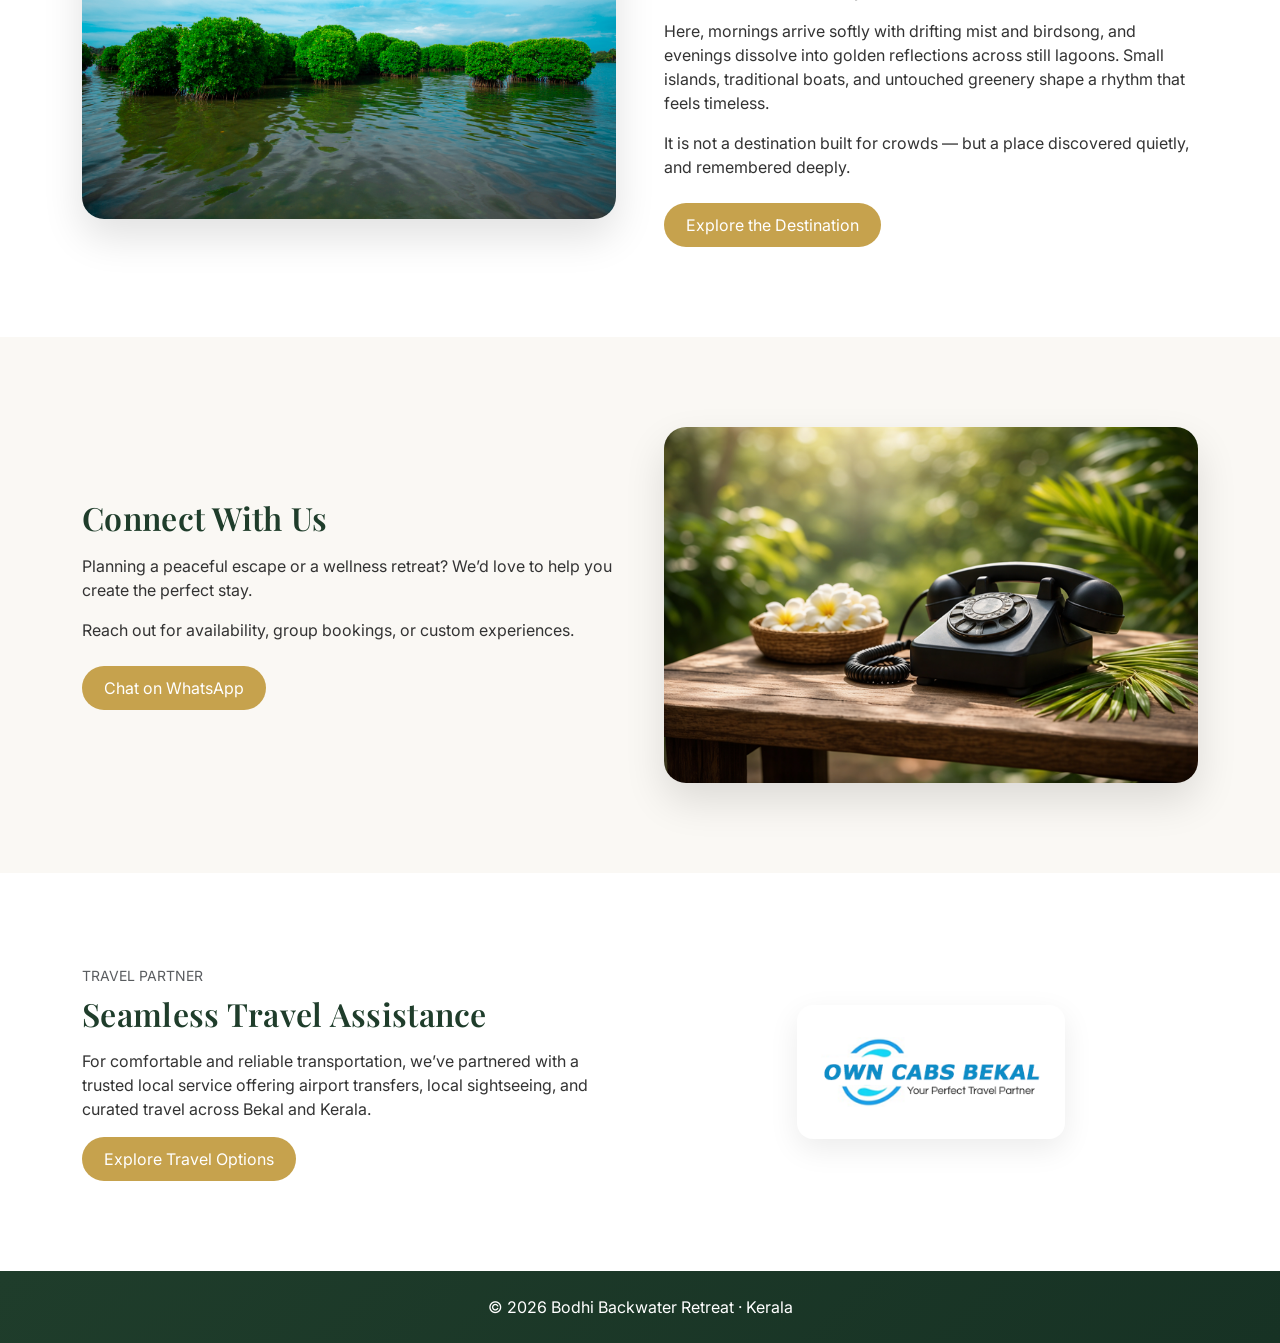
==== commit 81accb88: "Added meta" ====
--- a/index.html
+++ b/index.html
@@ -3,10 +3,25 @@
 
 <head>
   <meta charset="UTF-8">
-  <title>Bodhi Backwater Retreat</title>
+  <title>Bodhi Backwater Retreat | Luxury Backwater Stay in Kavvayi, Payyanur Kerala</title>
   <meta name="viewport" content="width=device-width, initial-scale=1">
-  <!-- Favicon -->
-  <link rel="icon" href="favicon.ico" type="image/x-icon">
+
+  <!-- SEO Meta -->
+  <meta name="description"
+    content="Bodhi Backwater Retreat is a luxury eco retreat in Kavvayi Backwaters, Payyanur, Kerala. Private lakeview huts, wellness spaces, kayaking, and serene backwater living.">
+
+  <meta name="keywords"
+    content="Bodhi Backwater Retreat, Kavvayi Backwaters stay, Payyanur resort, Kerala backwater retreat, eco luxury huts Kerala">
+
+  <meta name="author" content="Bodhi Backwater Retreat">
+
+  <!-- Open Graph (For Google & Social Sharing) -->
+  <meta property="og:title" content="Bodhi Backwater Retreat | Kavvayi Backwaters Kerala">
+  <meta property="og:description"
+    content="Experience calm luxury along the serene waters of Kavvayi Backwaters in Payyanur, Kerala.">
+  <meta property="og:image" content="https://yourdomain.com/img/og-image.jpg">
+  <meta property="og:url" content="https://yourdomain.com/">
+  <meta property="og:type" content="website">
 
   <!-- Standard browser favicons -->
   <link rel="icon" type="image/png" sizes="16x16" href="img/favicons/favicon-16.png">
@@ -20,7 +35,7 @@
   <link rel="icon" type="image/png" sizes="192x192" href="img/favicons/android-chrome-192.png">
   <link rel="icon" type="image/png" sizes="512x512" href="img/favicons/android-chrome-512.png">
 
-  <!-- Bootstrap 5 -->
+  <!-- Bootstrap -->
   <link href="https://cdn.jsdelivr.net/npm/bootstrap@5.3.3/dist/css/bootstrap.min.css" rel="stylesheet">
 
   <!-- Google Fonts -->
@@ -28,6 +43,78 @@
     href="https://fonts.googleapis.com/css2?family=Playfair+Display:wght@500;700&family=Inter:wght@300;400;500&display=swap"
     rel="stylesheet">
   <link rel="stylesheet" href="style.css">
+
+  <!-- ============================= -->
+  <!-- KNOWLEDGE PANEL STRUCTURED DATA -->
+  <!-- ============================= -->
+
+  <script type="application/ld+json">
+{
+  "@context": "https://schema.org",
+  "@type": ["LodgingBusiness", "Hotel"],
+  "@id": "https://bodhibackwater.com/",
+  "name": "Bodhi Backwater Retreat",
+  "url": "https://bodhibackwater.com/",
+  "logo": "https://bodhibackwater.com/img/logo.png",
+  "image": "https://bodhibackwater.com/img/about/experience.png",
+  "telephone": "+917708336299",
+  "priceRange": "₹₹₹",
+  "description": "Luxury eco retreat located along Kavvayi Backwaters in Payyanur, Kerala. Private huts, wellness spaces, kayaking and serene backwater experiences.",
+
+  "checkinTime": "14:00",
+  "checkoutTime": "11:00",
+
+  "address": {
+    "@type": "PostalAddress",
+    "streetAddress": "Kavvayi Backwaters",
+    "addressLocality": "Payyanur",
+    "addressRegion": "Kerala",
+    "postalCode": "670307",
+    "addressCountry": "IN"
+  },
+
+  "geo": {
+    "@type": "GeoCoordinates",
+    "latitude": 12.089368390647234,
+    "longitude": 75.17255344204285
+  },
+
+  "hasMap": "https://www.google.com/maps?q=12.089368390647234,75.17255344204285",
+
+  "amenityFeature": [
+    {
+      "@type": "LocationFeatureSpecification",
+      "name": "Kayaking",
+      "value": true
+    },
+    {
+      "@type": "LocationFeatureSpecification",
+      "name": "Houseboat Cruises",
+      "value": true
+    },
+    {
+      "@type": "LocationFeatureSpecification",
+      "name": "Wellness & Meditation Spaces",
+      "value": true
+    },
+    {
+      "@type": "LocationFeatureSpecification",
+      "name": "Private Backwater Access",
+      "value": true
+    }
+  ],
+
+  "areaServed": {
+    "@type": "Place",
+    "name": "Kerala, India"
+  },
+
+  "sameAs": [
+    "https://www.instagram.com/bodhibackwater",
+    "https://www.facebook.com/bodhibackwater"
+  ]
+}
+</script>
 
 </head>
 
@@ -52,9 +139,9 @@
           </li>
           <li class="nav-item"><a class="nav-link" href="#huts">Huts</a></li>
           <li class="nav-item"><a class="nav-link" href="#amenities">Amenities</a></li>
-		  <li class="nav-item">
-		  <a class="nav-link" href="#destination">Destination</a>
-		</li>
+          <li class="nav-item">
+            <a class="nav-link" href="#destination">Destination</a>
+          </li>
           <li class="nav-item">
             <a class="nav-link" href="#contact">Contact</a>
           </li>
@@ -317,53 +404,51 @@
       </div>
     </div>
   </section>
-<!-- DESTINATION SECTION -->
-<section id="destination" class="bg-white">
-  <div class="container">
-    <div class="row align-items-center g-5">
-
-      <!-- Image -->
-      <div class="col-lg-6 image-card">
-        <img src="img/destination/kavvayi.jpg"
-             loading="lazy"
-             alt="Kavvayi Backwaters Payyanur Kerala">
-      </div>
-
-      <!-- Text -->
-      <div class="col-lg-6">
-        <span class="text-uppercase small text-muted">
-          The Setting
-        </span>
-
-        <h2 class="section-title mt-2 mb-4">
-          Along the Quiet Waters of Kavvayi
-        </h2>
-
-        <p>
-          Bodhi Backwater Retreat rests along the serene stretch of
-          Kavvayi Backwaters in Payyanur — a landscape where water,
-          sky, and palms meet in unhurried harmony.
-        </p>
-
-        <p>
-          Here, mornings arrive softly with drifting mist and birdsong,
-          and evenings dissolve into golden reflections across still lagoons.
-          Small islands, traditional boats, and untouched greenery
-          shape a rhythm that feels timeless.
-        </p>
-
-        <p class="mb-0">
-          It is not a destination built for crowds —
-          but a place discovered quietly, and remembered deeply.
-        </p>
-		<a href="destination.html" class="btn btn-gold mt-4">
-  Explore the Destination
-</a>
-      </div>
-
-    </div>
-  </div>
-</section>
+  <!-- DESTINATION SECTION -->
+  <section id="destination" class="bg-white">
+    <div class="container">
+      <div class="row align-items-center g-5">
+
+        <!-- Image -->
+        <div class="col-lg-6 image-card">
+          <img src="img/destination/kavvayi.jpg" loading="lazy" alt="Kavvayi Backwaters Payyanur Kerala">
+        </div>
+
+        <!-- Text -->
+        <div class="col-lg-6">
+          <span class="text-uppercase small text-muted">
+            The Setting
+          </span>
+
+          <h2 class="section-title mt-2 mb-4">
+            Along the Quiet Waters of Kavvayi
+          </h2>
+
+          <p>
+            Bodhi Backwater Retreat rests along the serene stretch of
+            Kavvayi Backwaters in Payyanur — a landscape where water,
+            sky, and palms meet in unhurried harmony.
+          </p>
+
+          <p>
+            Here, mornings arrive softly with drifting mist and birdsong,
+            and evenings dissolve into golden reflections across still lagoons.
+            Small islands, traditional boats, and untouched greenery
+            shape a rhythm that feels timeless.
+          </p>
+
+          <p class="mb-0">
+            It is not a destination built for crowds —
+            but a place discovered quietly, and remembered deeply.
+          </p>
+          <a href="destination.html" class="btn btn-gold mt-4">
+            Explore the Destination
+          </a>
+        </div>
+
+      </div>
+    </div>
+  </section>
   <!-- CONTACT SECTION -->
   <section id="contact" class="  section-muted">
     <div class="container">
@@ -392,48 +477,43 @@
       </div>
     </div>
   </section>
-  
-<!-- TRAVEL PARTNER -->
-<section class="bg-white">
-  <div class="container">
-    <div class="row align-items-center g-5">
-
-      <!-- Text -->
-      <div class="col-lg-6">
-        <span class="text-uppercase small text-muted">Travel Partner</span>
-        <h2 class="section-title mt-2 mb-3">
-          Seamless Travel Assistance
-        </h2>
-
-        <p>
-          For comfortable and reliable transportation, we’ve partnered with
-          a trusted local service offering airport transfers, local sightseeing,
-          and curated travel across Bekal and Kerala.
-        </p>
-
-        <a href="https://www.owncabsbekal.com/"
-           target="_blank"
-           rel="noopener"
-           class="btn btn-gold">
-          Explore Travel Options
-        </a>
-      </div>
-
-      <!-- Logo Card -->
-      <div class="col-lg-6 text-center">
-        <div class="partner-card">
-          <img src="img/partners/owncabsbekal.png"
-               alt="Own Cabs Bekal"
-               class="partner-logo">
-          <!--<p class="small text-muted mt-3 mb-0">
+
+  <!-- TRAVEL PARTNER -->
+  <section class="bg-white">
+    <div class="container">
+      <div class="row align-items-center g-5">
+
+        <!-- Text -->
+        <div class="col-lg-6">
+          <span class="text-uppercase small text-muted">Travel Partner</span>
+          <h2 class="section-title mt-2 mb-3">
+            Seamless Travel Assistance
+          </h2>
+
+          <p>
+            For comfortable and reliable transportation, we’ve partnered with
+            a trusted local service offering airport transfers, local sightseeing,
+            and curated travel across Bekal and Kerala.
+          </p>
+
+          <a href="https://www.owncabsbekal.com/" target="_blank" rel="noopener" class="btn btn-gold">
+            Explore Travel Options
+          </a>
+        </div>
+
+        <!-- Logo Card -->
+        <div class="col-lg-6 text-center">
+          <div class="partner-card">
+            <img src="img/partners/owncabsbekal.png" alt="Own Cabs Bekal" class="partner-logo">
+            <!--<p class="small text-muted mt-3 mb-0">
             Official Travel Partner
           </p>-->
-        </div>
-      </div>
-
-    </div>
-  </div>
-</section>
+          </div>
+        </div>
+
+      </div>
+    </div>
+  </section>
 
   <!-- FOOTER -->
   <footer class="py-4 text-center section-muted">
@@ -446,4 +526,5 @@
   <script src="https://cdn.jsdelivr.net/npm/bootstrap@5.3.3/dist/js/bootstrap.bundle.min.js"></script>
 
 </body>
+
 </html>
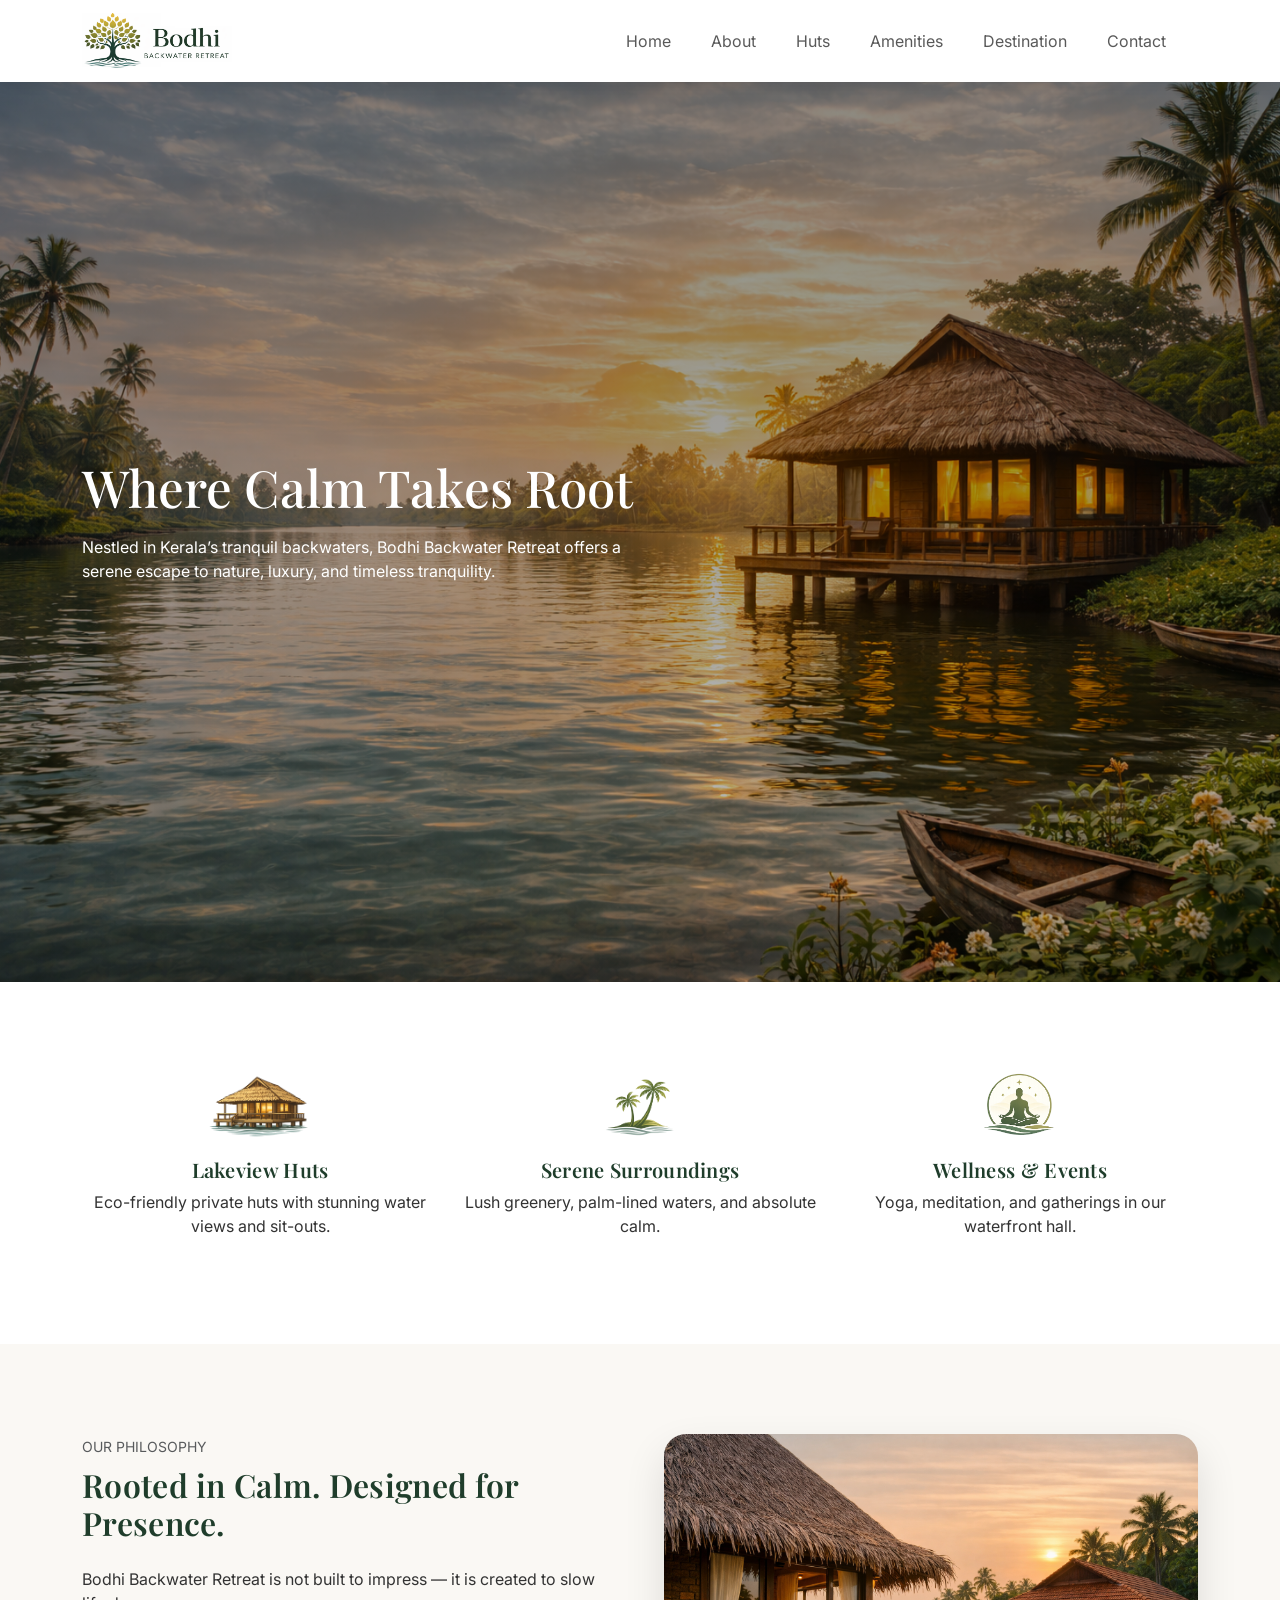
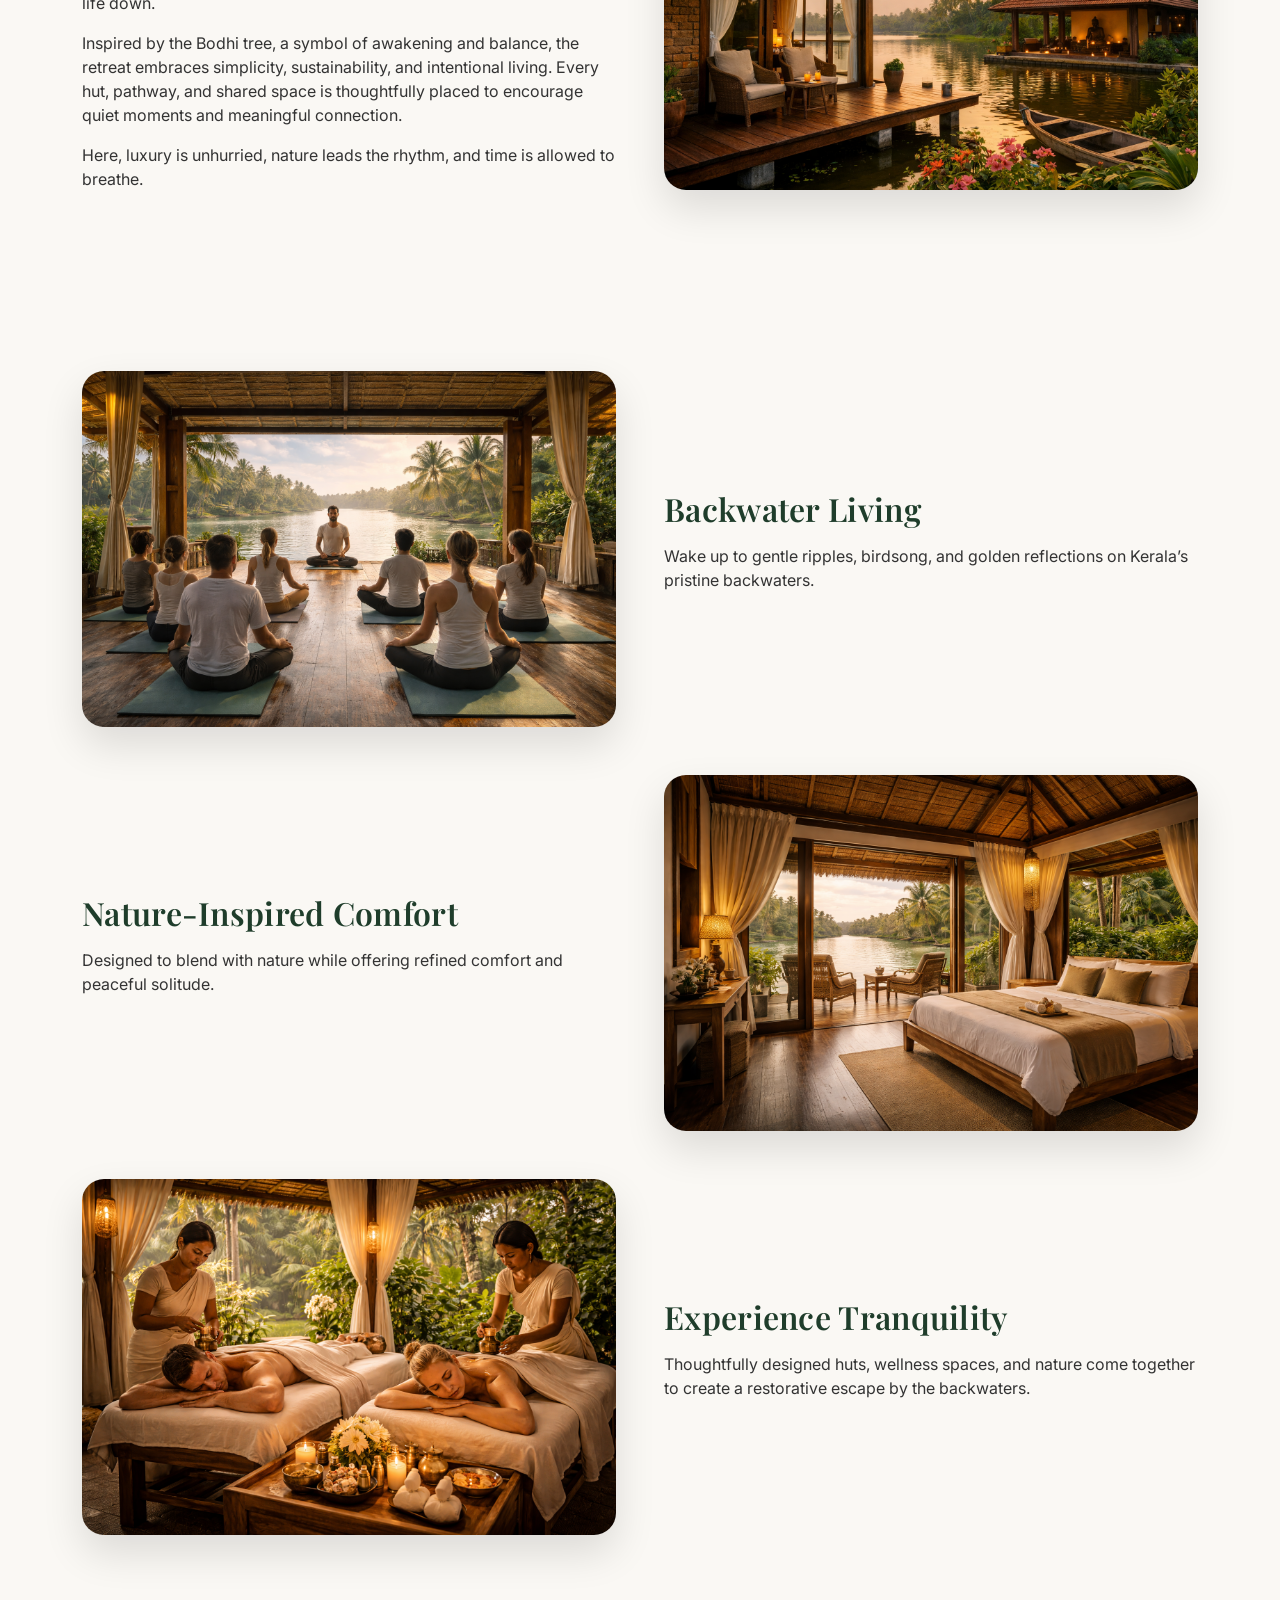
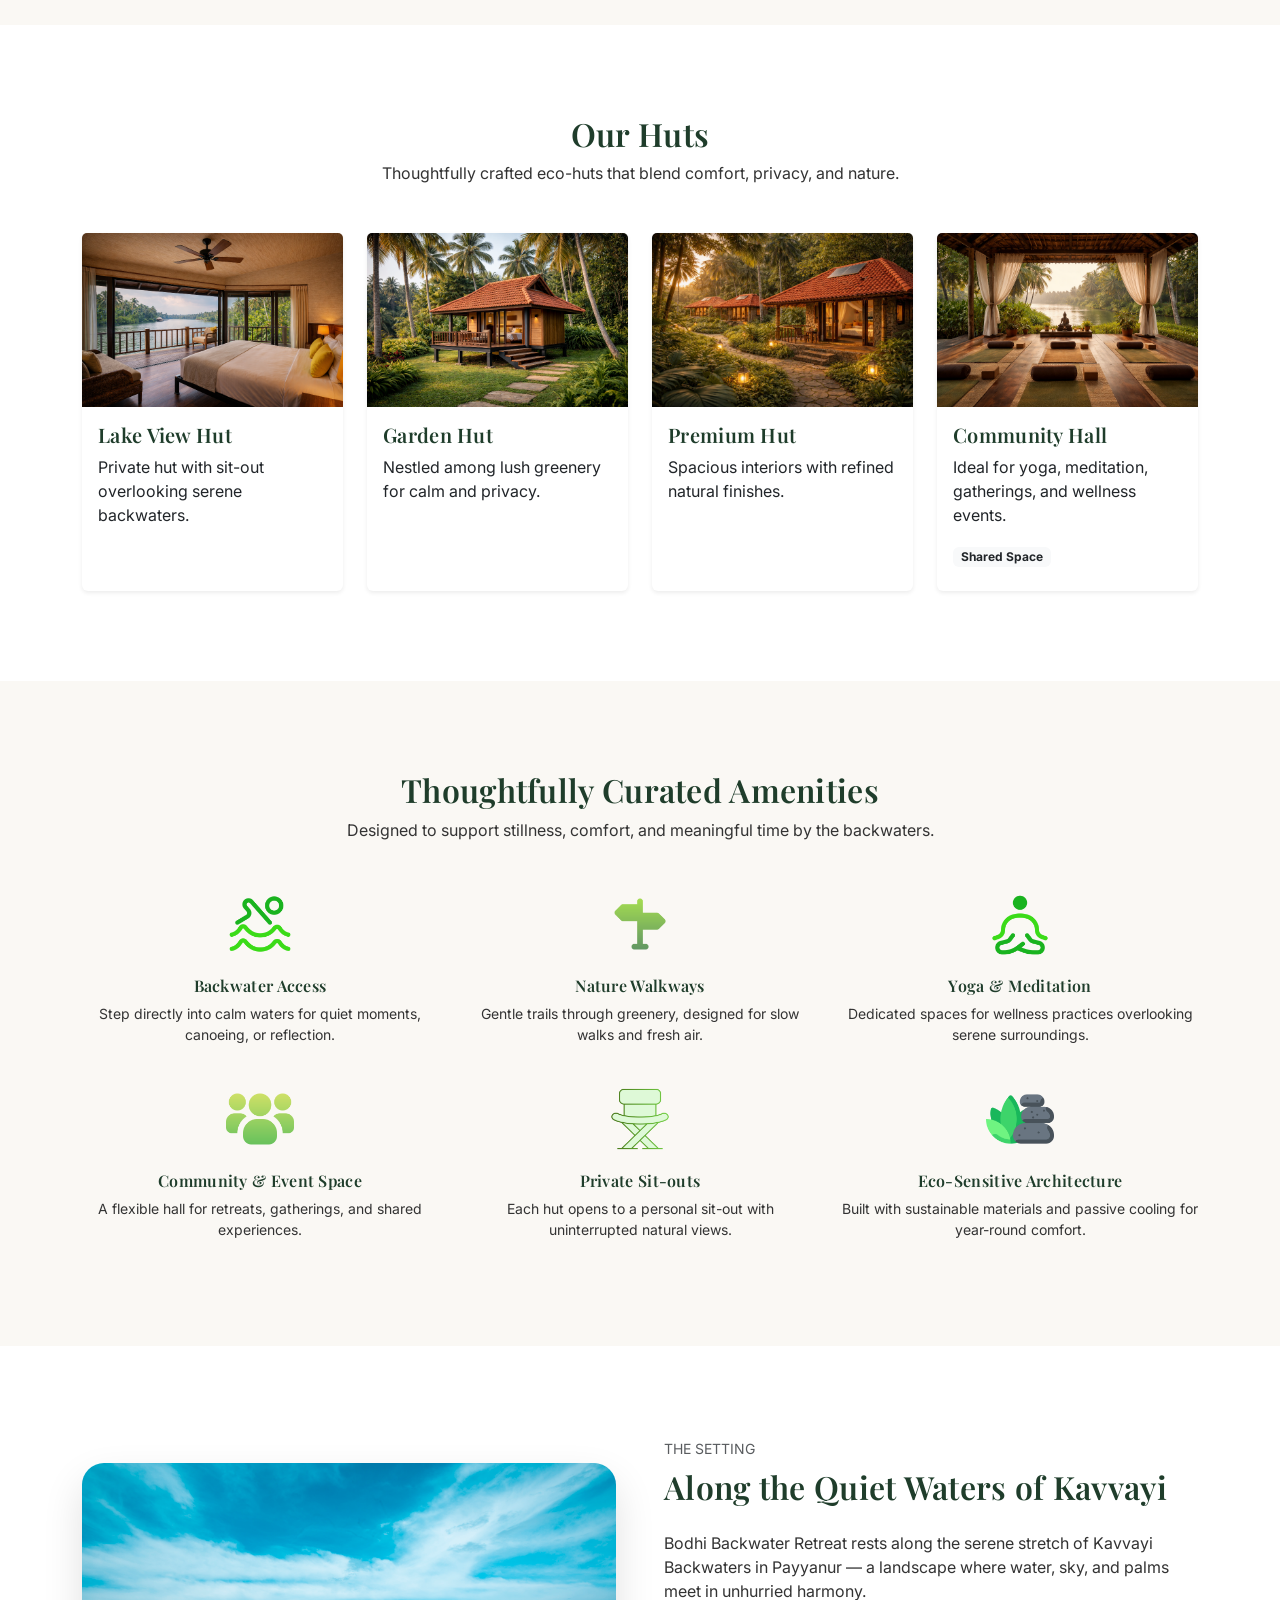
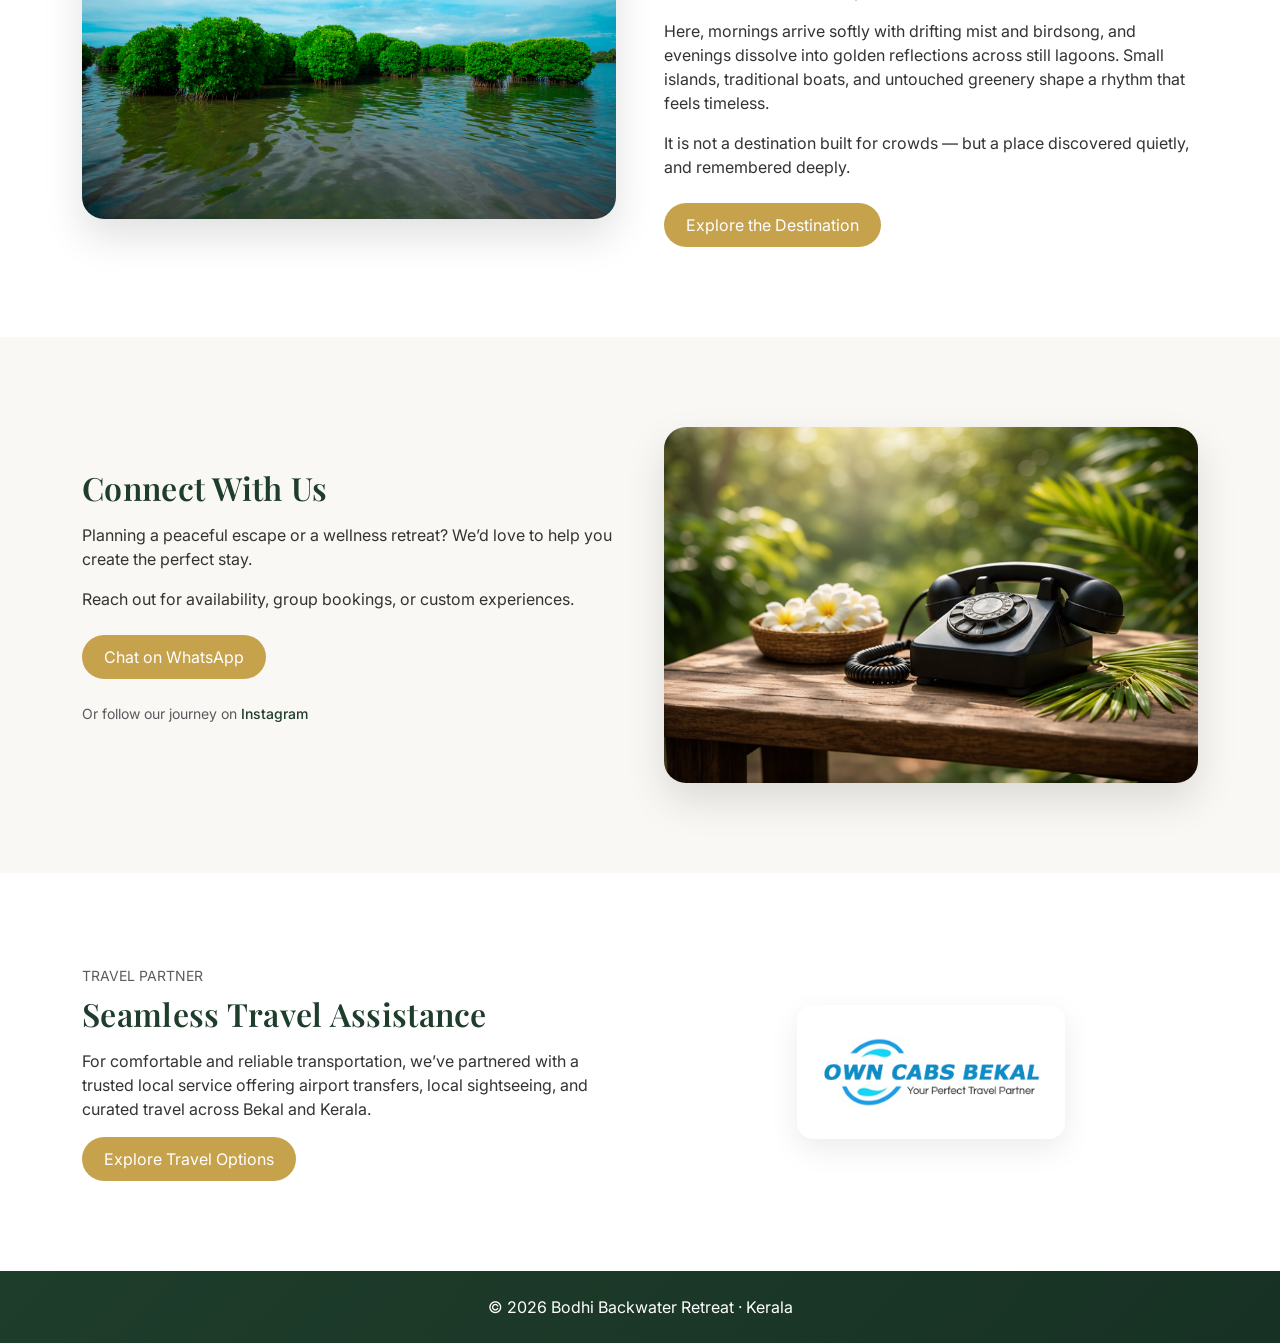
==== commit afa4eca7: "Updated back link to avoid index.html" ====
--- a/index.html
+++ b/index.html
@@ -441,7 +441,7 @@
             It is not a destination built for crowds —
             but a place discovered quietly, and remembered deeply.
           </p>
-          <a href="destination.html" class="btn btn-gold mt-4">
+          <a href="destination" class="btn btn-gold mt-4">
             Explore the Destination
           </a>
         </div>
@@ -450,33 +450,48 @@
     </div>
   </section>
   <!-- CONTACT SECTION -->
-  <section id="contact" class="  section-muted">
-    <div class="container">
-      <div class="row align-items-center g-5">
-
-        <div class="col-lg-6">
-          <h2 class="section-title mb-3">Connect With Us</h2>
-          <p>
-            Planning a peaceful escape or a wellness retreat?
-            We’d love to help you create the perfect stay.
-          </p>
-
-          <p class="mb-4">
-            Reach out for availability, group bookings, or custom experiences.
-          </p>
-
-          <a href="https://wa.me/917708336299" target="_blank" class="btn btn-gold">
-            Chat on WhatsApp
+<section id="contact" class="section-muted">
+  <div class="container">
+    <div class="row align-items-center g-5">
+
+      <div class="col-lg-6">
+        <h2 class="section-title mb-3">Connect With Us</h2>
+
+        <p>
+          Planning a peaceful escape or a wellness retreat?
+          We’d love to help you create the perfect stay.
+        </p>
+
+        <p class="mb-4">
+          Reach out for availability, group bookings, or custom experiences.
+        </p>
+
+        <!-- Primary CTA -->
+        <a href="https://wa.me/917708336299" 
+           target="_blank" 
+           class="btn btn-gold">
+          Chat on WhatsApp
+        </a>
+
+        <!-- Subtle Instagram Link -->
+        <p class="mt-4 small text-muted">
+          Or follow our journey on
+          <a href="https://instagram.com/bodhibackwater" 
+             target="_blank" 
+             style="color: var(--green-dark); text-decoration: none; font-weight: 500;">
+            Instagram
           </a>
-        </div>
-
-        <div class="col-lg-6 image-card">
-          <img src="img/contact.png" alt="Contact Bodhi Backwater Retreat">
-        </div>
-
-      </div>
-    </div>
-  </section>
+        </p>
+
+      </div>
+
+      <div class="col-lg-6 image-card">
+        <img src="img/contact.png" alt="Contact Bodhi Backwater Retreat">
+      </div>
+
+    </div>
+  </div>
+</section>
 
   <!-- TRAVEL PARTNER -->
   <section class="bg-white">
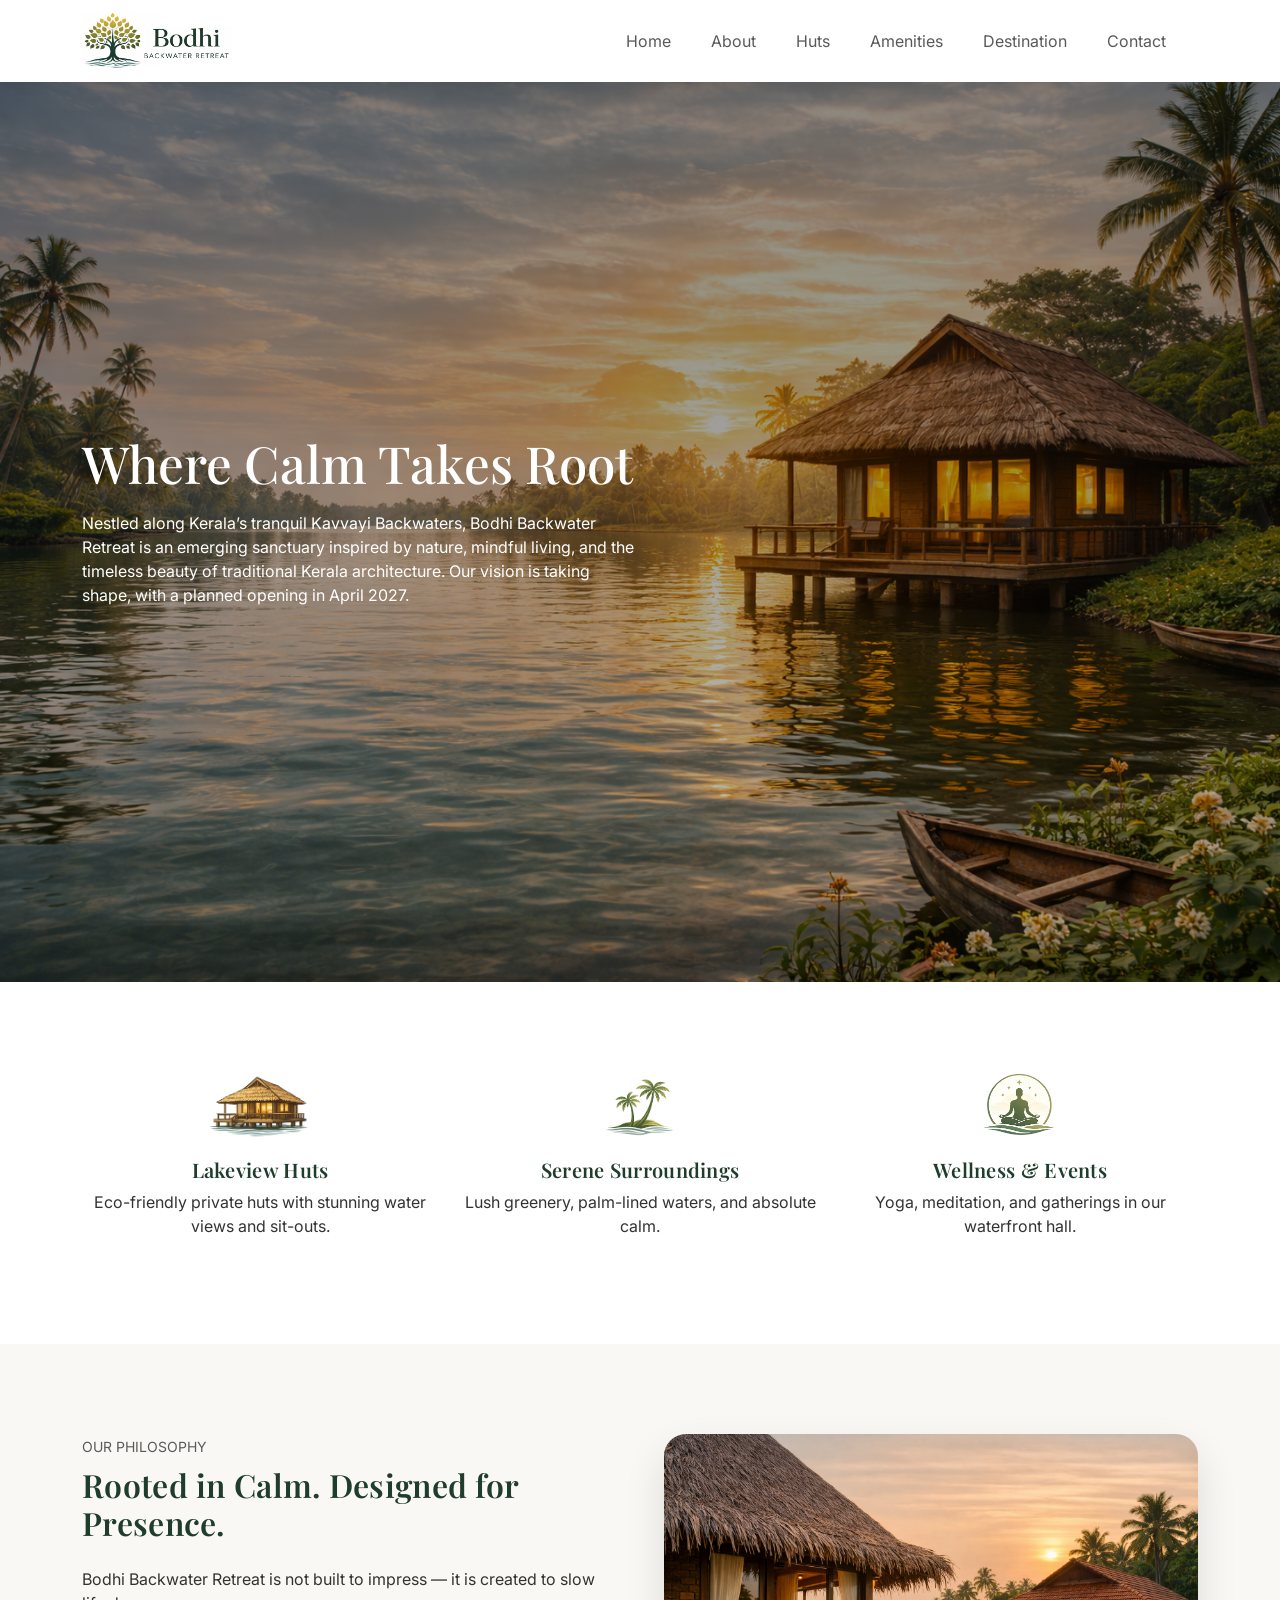
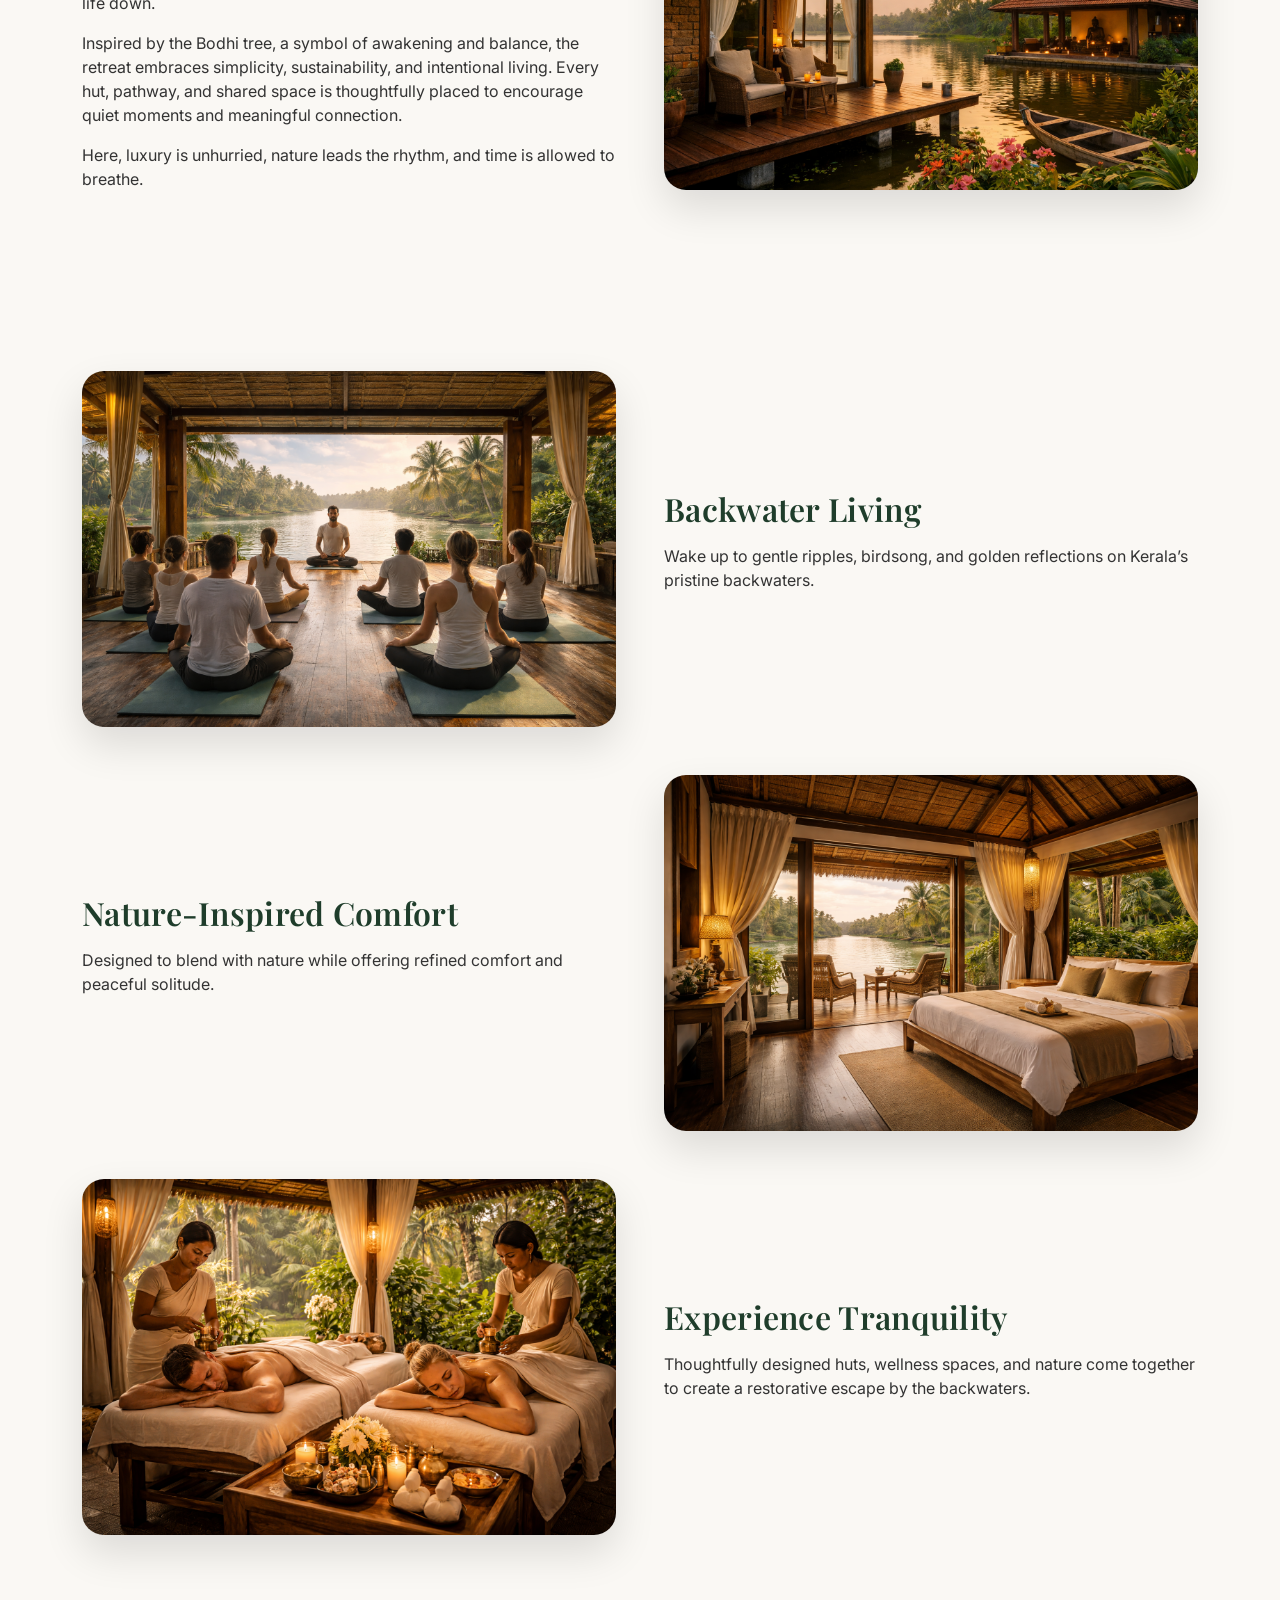
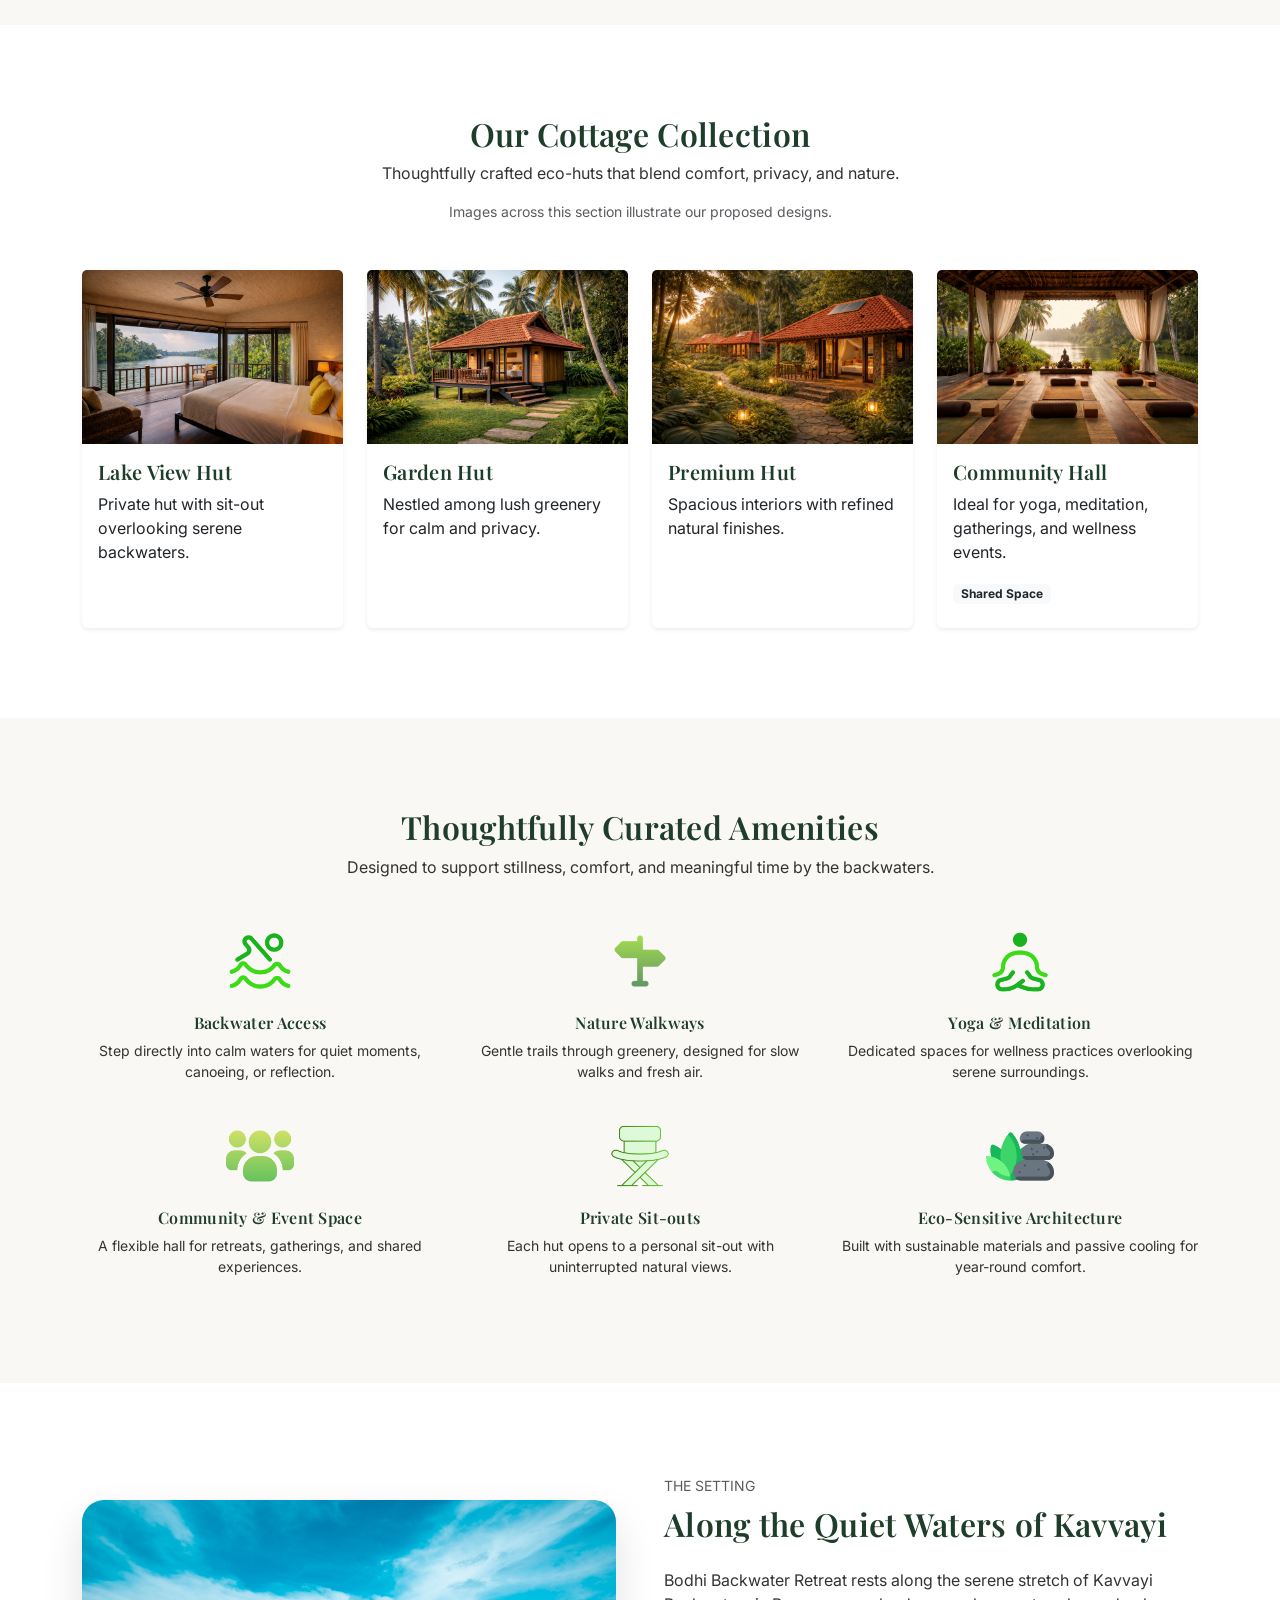
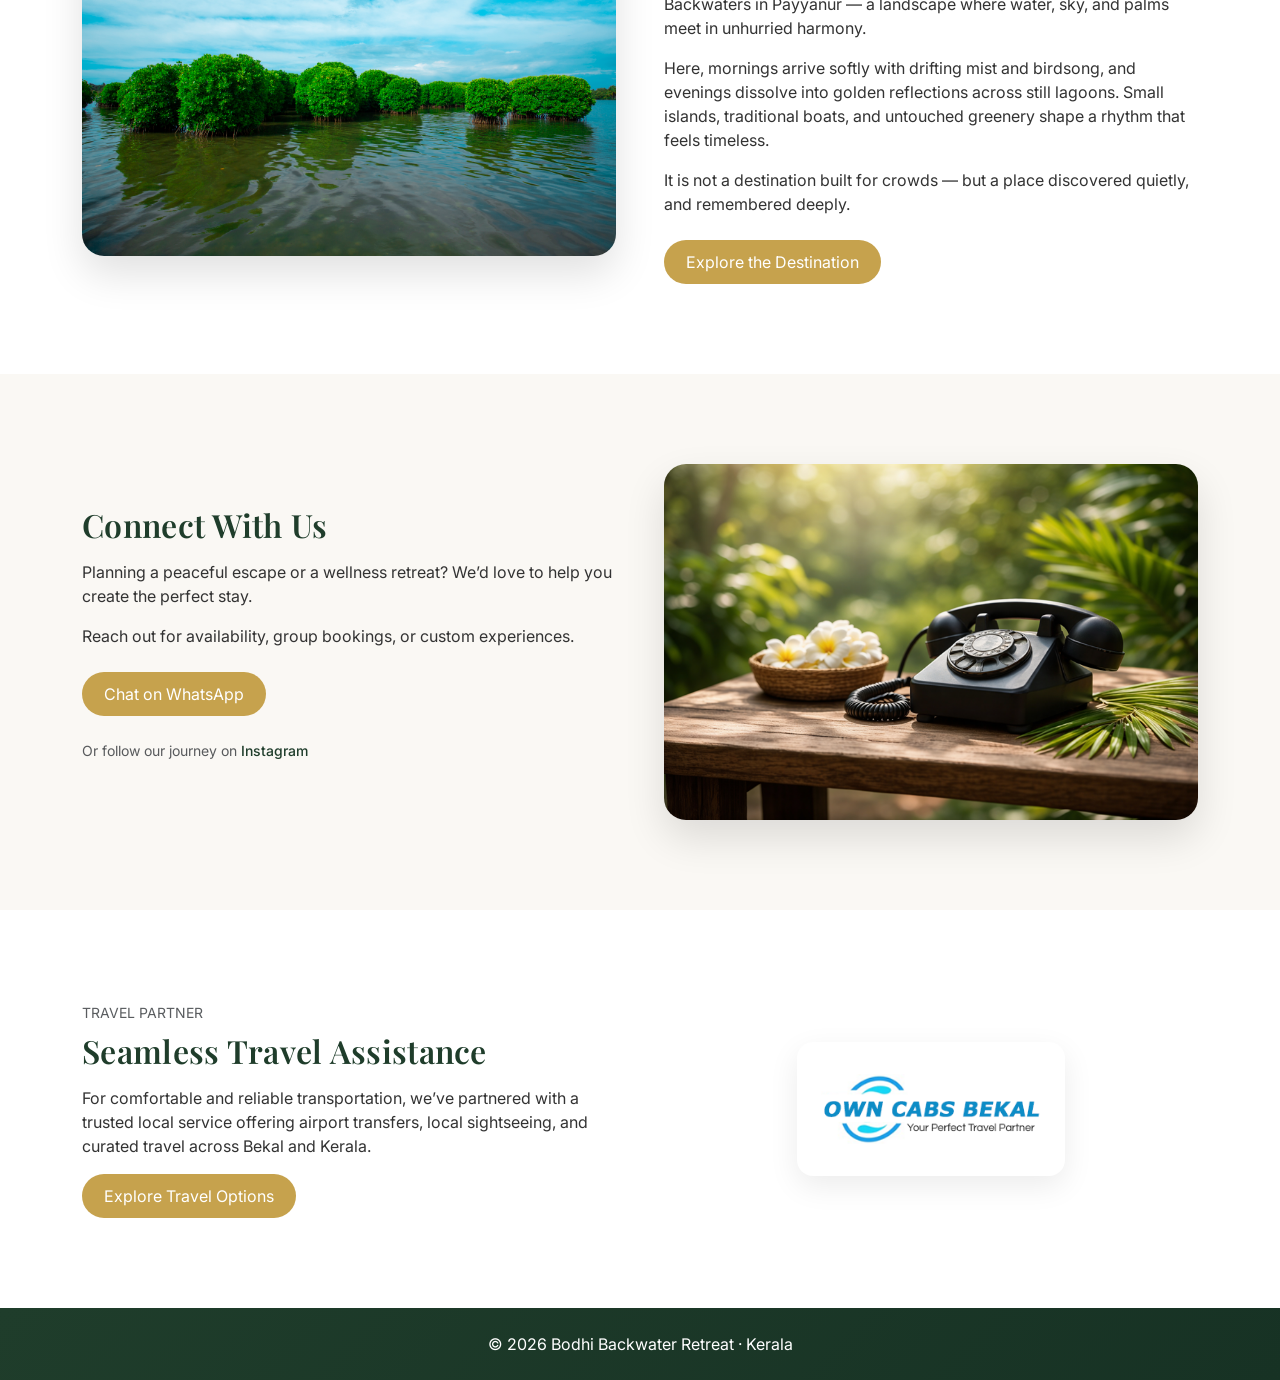
==== commit 61ffd097: "Added upcoming" ====
--- a/index.html
+++ b/index.html
@@ -159,8 +159,9 @@
       <div class="col-lg-6">
         <h1>Where Calm Takes Root</h1>
         <p class="mt-3 mb-4">
-          Nestled in Kerala’s tranquil backwaters, Bodhi Backwater Retreat
-          offers a serene escape to nature, luxury, and timeless tranquility.
+          Nestled along Kerala’s tranquil Kavvayi Backwaters, Bodhi Backwater Retreat is an emerging sanctuary inspired by nature, mindful living, and the timeless beauty of traditional Kerala architecture.
+
+          Our vision is taking shape, with a planned opening in April 2027.
         </p>
         <!--<a href="#" class="btn btn-gold">Check Availability</a>-->
       </div>
@@ -275,10 +276,14 @@
   <section id="huts" class=" bg-white">
     <div class="container">
       <div class="text-center mb-5">
-        <h2 class="section-title">Our Huts</h2>
+        <h2 class="section-title">Our Cottage Collection</h2>
         <p class="mt-2">
           Thoughtfully crafted eco-huts that blend comfort, privacy, and nature.
         </p>
+
+    <p class="text-muted small mt-3 mb-0">
+      Images across this section illustrate our proposed designs.
+    </p>
       </div>
 
       <div class="row g-4">
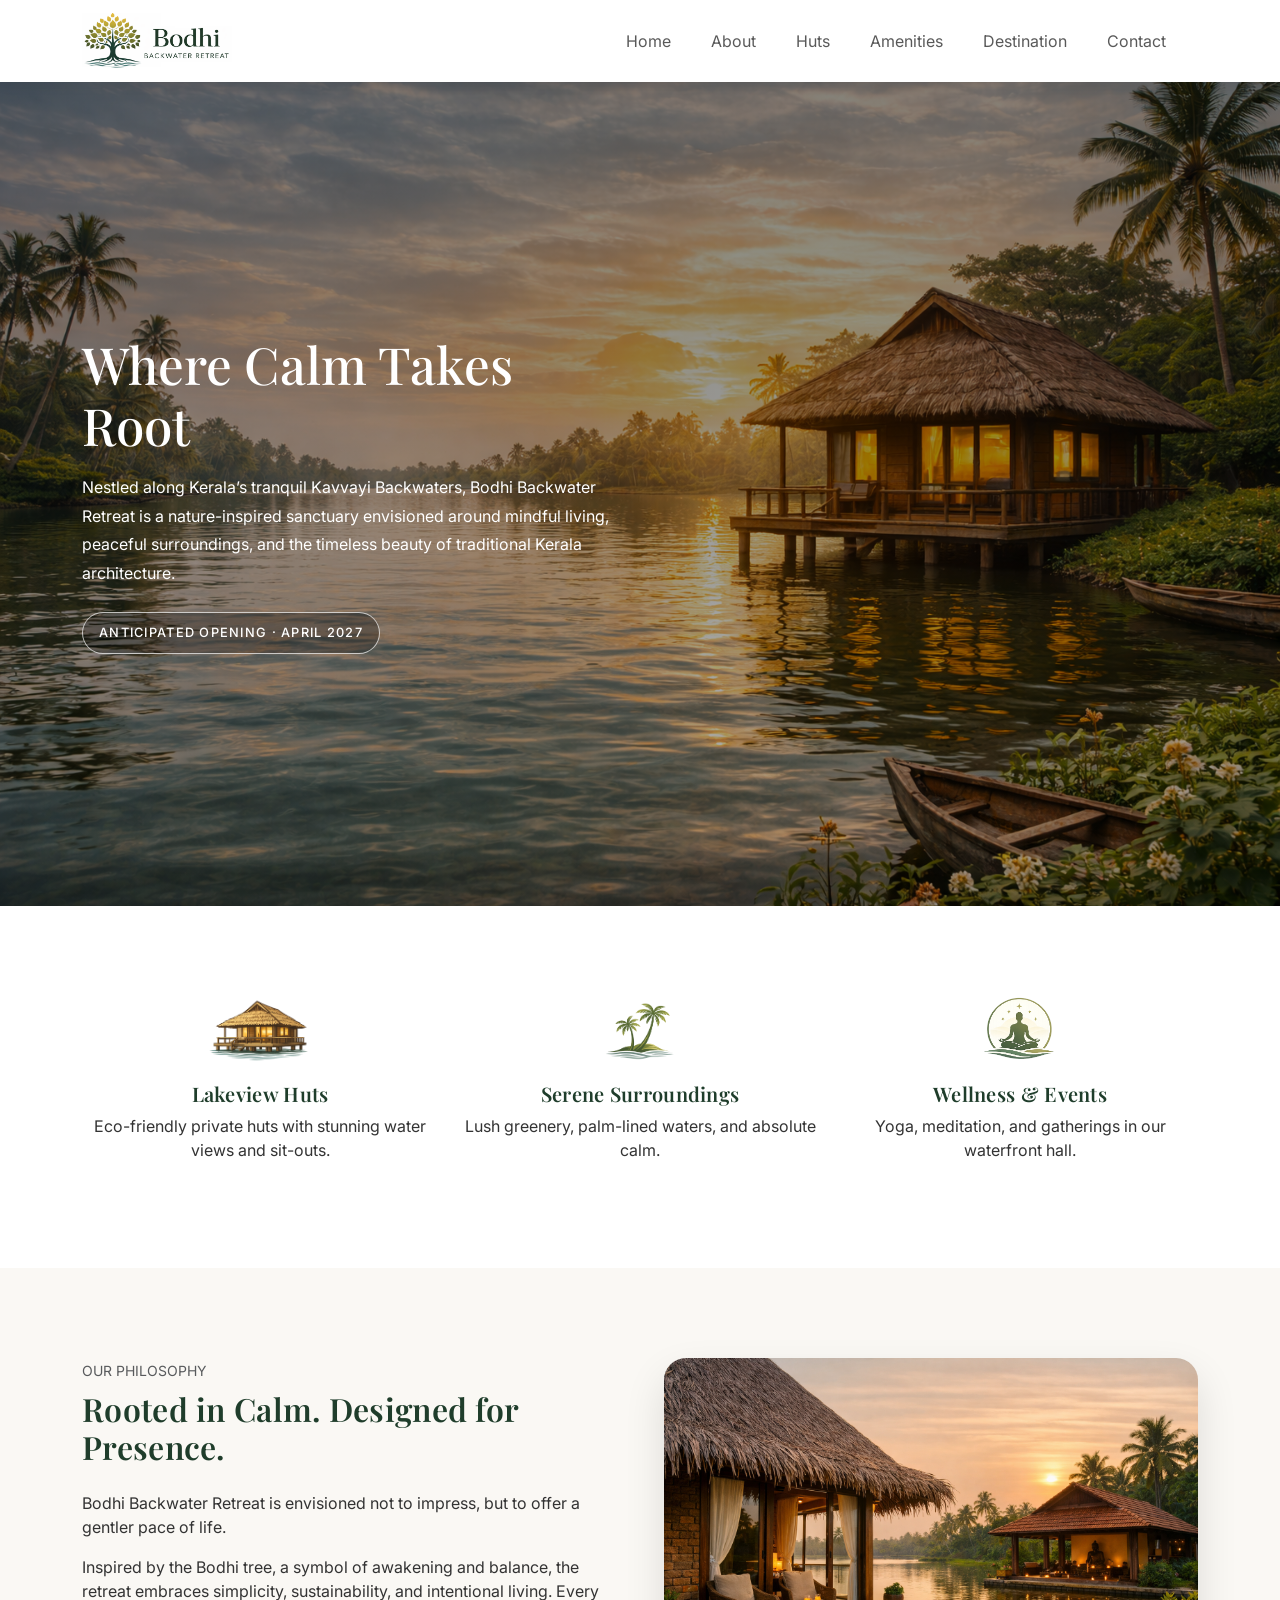
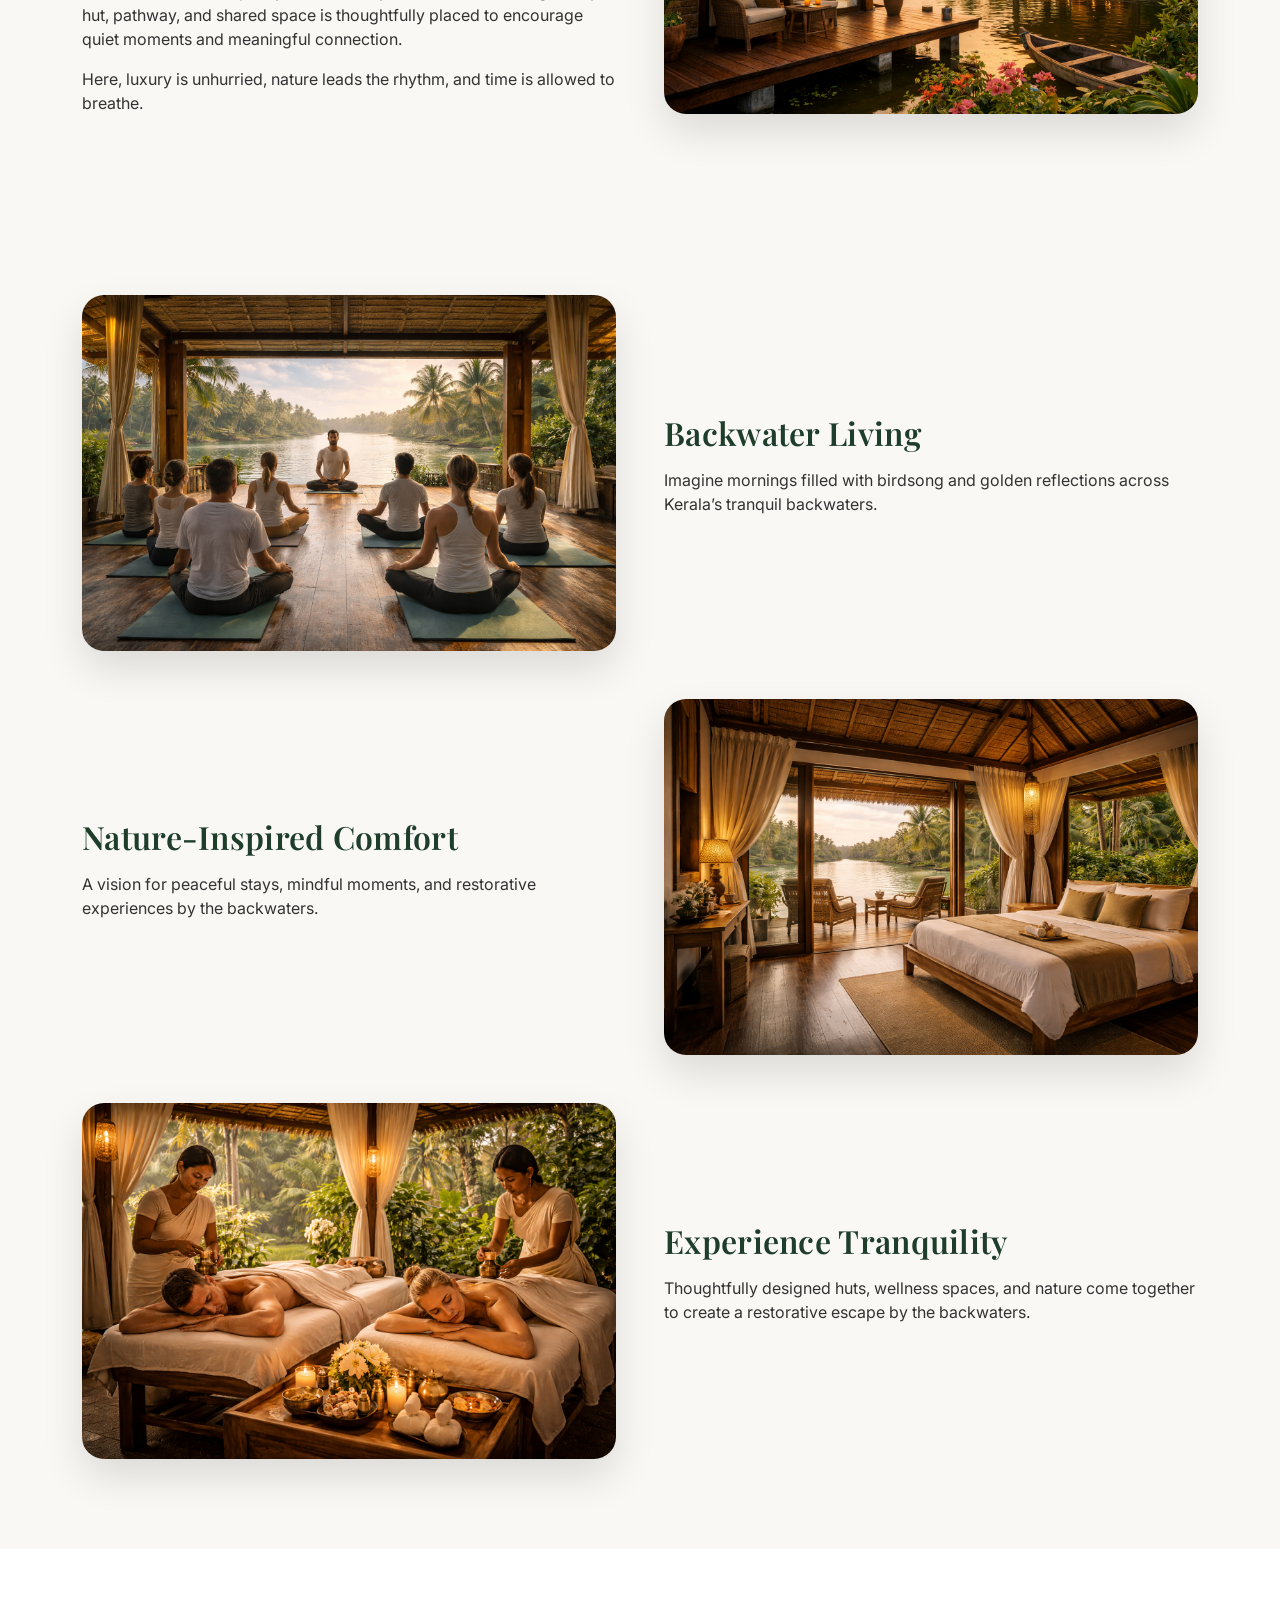
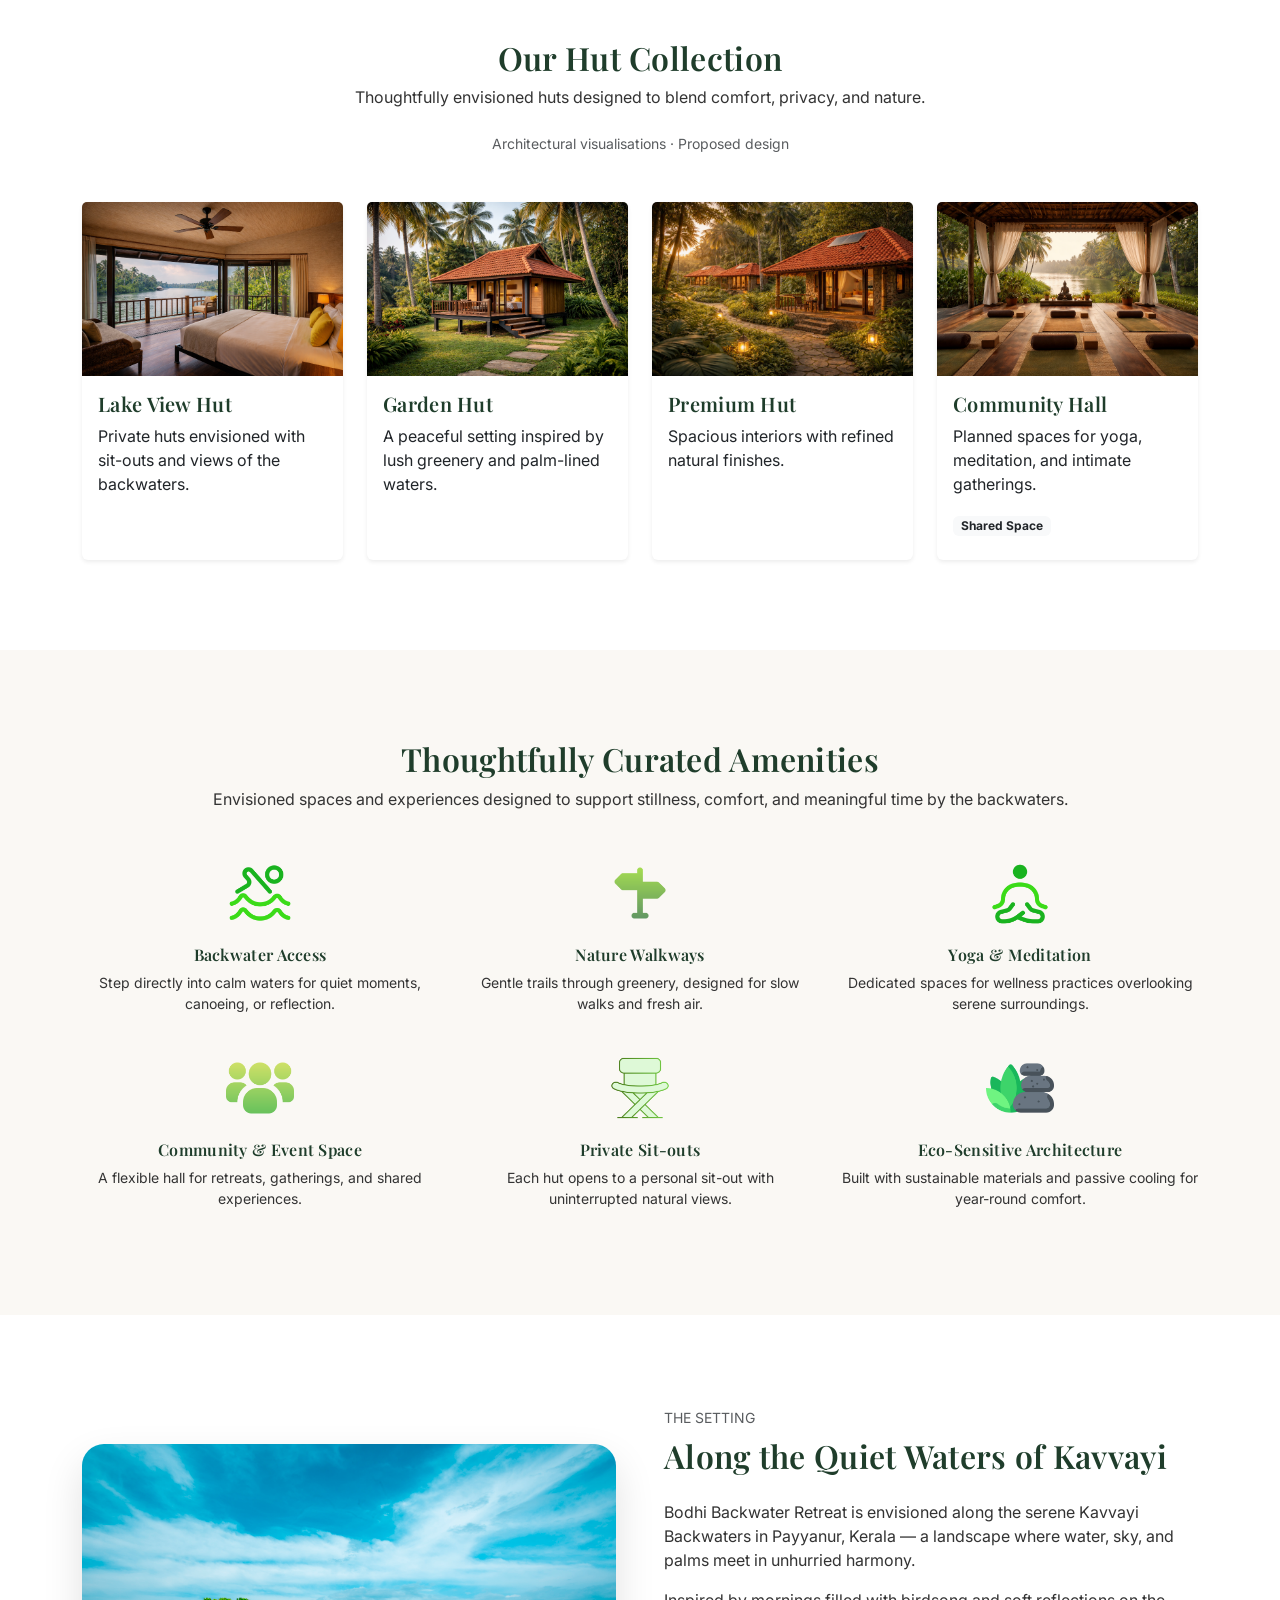
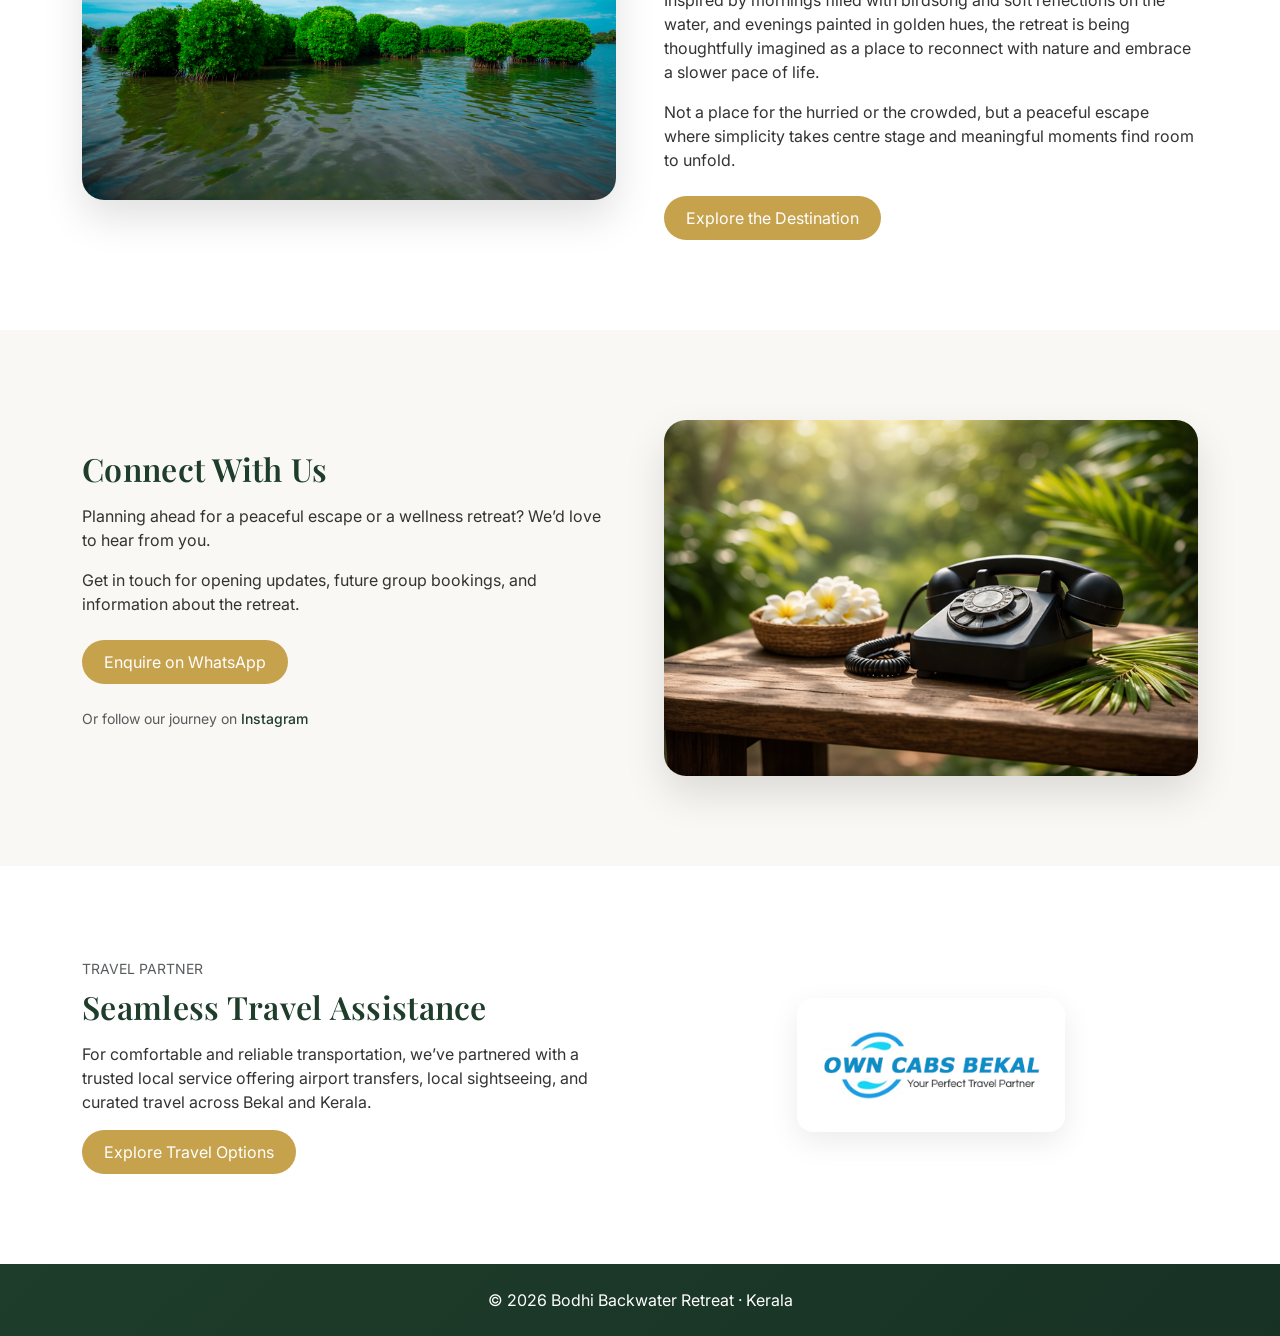
==== commit 5f82c2b9: "Added upcoming" ====
--- a/index.html
+++ b/index.html
@@ -3,12 +3,14 @@
 
 <head>
   <meta charset="UTF-8">
-  <title>Bodhi Backwater Retreat | Luxury Backwater Stay in Kavvayi, Payyanur Kerala</title>
+  <title>Bodhi Backwater Retreat | Kavvayi Backwaters, Kerala</title>
   <meta name="viewport" content="width=device-width, initial-scale=1">
 
+
   <!-- SEO Meta -->
+
   <meta name="description"
-    content="Bodhi Backwater Retreat is a luxury eco retreat in Kavvayi Backwaters, Payyanur, Kerala. Private lakeview huts, wellness spaces, kayaking, and serene backwater living.">
+    content="Discover Bodhi Backwater Retreat, a nature-inspired sanctuary planned along Kavvayi Backwaters in Payyanur, Kerala. Anticipated opening April 2027.">
 
   <meta name="keywords"
     content="Bodhi Backwater Retreat, Kavvayi Backwaters stay, Payyanur resort, Kerala backwater retreat, eco luxury huts Kerala">
@@ -16,12 +18,18 @@
   <meta name="author" content="Bodhi Backwater Retreat">
 
   <!-- Open Graph (For Google & Social Sharing) -->
-  <meta property="og:title" content="Bodhi Backwater Retreat | Kavvayi Backwaters Kerala">
+
+  <meta property="og:title" content="Bodhi Backwater Retreat | Kavvayi Backwaters, Kerala">
+
   <meta property="og:description"
-    content="Experience calm luxury along the serene waters of Kavvayi Backwaters in Payyanur, Kerala.">
-  <meta property="og:image" content="https://yourdomain.com/img/og-image.jpg">
-  <meta property="og:url" content="https://yourdomain.com/">
+    content="A nature-inspired backwater retreat envisioned around mindful living and peaceful surroundings. Anticipated opening April 2027.">
+
+  <meta property="og:image" content="https://bodhibackwater.com/img/og-image.png">
+
+  <meta property="og:url" content="https://bodhibackwater.com/">
+
   <meta property="og:type" content="website">
+
 
   <!-- Standard browser favicons -->
   <link rel="icon" type="image/png" sizes="16x16" href="img/favicons/favicon-16.png">
@@ -156,17 +164,26 @@
   <!-- HERO -->
   <section class="hero">
     <div class="container">
-      <div class="col-lg-6">
-        <h1>Where Calm Takes Root</h1>
-        <p class="mt-3 mb-4">
-          Nestled along Kerala’s tranquil Kavvayi Backwaters, Bodhi Backwater Retreat is an emerging sanctuary inspired by nature, mindful living, and the timeless beauty of traditional Kerala architecture.
-
-          Our vision is taking shape, with a planned opening in April 2027.
-        </p>
-        <!--<a href="#" class="btn btn-gold">Check Availability</a>-->
-      </div>
-    </div>
-  </section>
+      <div class="row align-items-center">
+        <div class="col-lg-6">
+          <h1>Where Calm Takes Root</h1>
+
+          <p class="mt-3 mb-4">
+            Nestled along Kerala’s tranquil Kavvayi Backwaters,
+            Bodhi Backwater Retreat is a nature-inspired sanctuary
+            envisioned around mindful living, peaceful surroundings,
+            and the timeless beauty of traditional Kerala architecture.
+          </p>
+
+          <p class="hero-opening">
+            <span>Anticipated Opening · April 2027</span>
+          </p>
+        </div>
+      </div>
+    </div>
+  </section>
+
+
   <!-- FEATURES -->
   <section id="about" class="bg-white">
     <div class="container">
@@ -201,8 +218,8 @@
           </h2>
 
           <p>
-            Bodhi Backwater Retreat is not built to impress — it is created
-            to slow life down.
+            Bodhi Backwater Retreat is envisioned not to impress,
+            but to offer a gentler pace of life.
           </p>
 
           <p>
@@ -237,8 +254,8 @@
         <div class="col-lg-6">
           <h2 class="section-title mb-3">Backwater Living</h2>
           <p>
-            Wake up to gentle ripples, birdsong, and golden reflections
-            on Kerala’s pristine backwaters.
+            Imagine mornings filled with birdsong and golden reflections
+            across Kerala’s tranquil backwaters.
           </p>
         </div>
       </div>
@@ -250,8 +267,9 @@
         <div class="col-lg-6">
           <h2 class="section-title mb-3">Nature-Inspired Comfort</h2>
           <p>
-            Designed to blend with nature while offering refined comfort
-            and peaceful solitude.
+
+            A vision for peaceful stays, mindful moments, and
+            restorative experiences by the backwaters.
           </p>
         </div>
       </div>
@@ -276,14 +294,15 @@
   <section id="huts" class=" bg-white">
     <div class="container">
       <div class="text-center mb-5">
-        <h2 class="section-title">Our Cottage Collection</h2>
+        <h2 class="section-title">Our Hut Collection</h2>
         <p class="mt-2">
-          Thoughtfully crafted eco-huts that blend comfort, privacy, and nature.
+          Thoughtfully envisioned huts designed to blend
+          comfort, privacy, and nature.
         </p>
 
-    <p class="text-muted small mt-3 mb-0">
-      Images across this section illustrate our proposed designs.
-    </p>
+        <p class="text-muted small text-center mt-4 mb-0">
+          Architectural visualisations · Proposed design
+        </p>
       </div>
 
       <div class="row g-4">
@@ -294,7 +313,7 @@
             <div class="card-body">
               <h5 class="card-title section-title">Lake View Hut</h5>
               <p class="card-text">
-                Private hut with sit-out overlooking serene backwaters.
+                Private huts envisioned with sit-outs and views of the backwaters.
               </p>
             </div>
           </div>
@@ -307,7 +326,7 @@
             <div class="card-body">
               <h5 class="card-title section-title">Garden Hut</h5>
               <p class="card-text">
-                Nestled among lush greenery for calm and privacy.
+                A peaceful setting inspired by lush greenery and palm-lined waters.
               </p>
             </div>
           </div>
@@ -333,7 +352,7 @@
             <div class="card-body">
               <h5 class="card-title section-title">Community Hall</h5>
               <p class="card-text">
-                Ideal for yoga, meditation, gatherings, and wellness events.
+                Planned spaces for yoga, meditation, and intimate gatherings.
               </p>
               <span class="badge bg-light text-dark mb-2">Shared Space</span>
             </div>
@@ -349,7 +368,8 @@
       <div class="text-center mb-5">
         <h2 class="section-title">Thoughtfully Curated Amenities</h2>
         <p class="mt-2">
-          Designed to support stillness, comfort, and meaningful time by the backwaters.
+          Envisioned spaces and experiences designed to support
+          stillness, comfort, and meaningful time by the backwaters.
         </p>
       </div>
 
@@ -430,21 +450,19 @@
           </h2>
 
           <p>
-            Bodhi Backwater Retreat rests along the serene stretch of
-            Kavvayi Backwaters in Payyanur — a landscape where water,
-            sky, and palms meet in unhurried harmony.
-          </p>
-
-          <p>
-            Here, mornings arrive softly with drifting mist and birdsong,
-            and evenings dissolve into golden reflections across still lagoons.
-            Small islands, traditional boats, and untouched greenery
-            shape a rhythm that feels timeless.
+            Bodhi Backwater Retreat is envisioned along the serene Kavvayi Backwaters in Payyanur, Kerala — a landscape
+            where water, sky, and palms meet in unhurried harmony.
+          </p>
+
+          <p>
+            Inspired by mornings filled with birdsong and soft reflections on the water, and evenings painted in golden
+            hues, the retreat is being thoughtfully imagined as a place to reconnect with nature and embrace a slower
+            pace of life.
           </p>
 
           <p class="mb-0">
-            It is not a destination built for crowds —
-            but a place discovered quietly, and remembered deeply.
+            Not a place for the hurried or the crowded, but a peaceful escape where simplicity takes centre stage and
+            meaningful moments find room to unfold.
           </p>
           <a href="destination" class="btn btn-gold mt-4">
             Explore the Destination
@@ -455,48 +473,47 @@
     </div>
   </section>
   <!-- CONTACT SECTION -->
-<section id="contact" class="section-muted">
-  <div class="container">
-    <div class="row align-items-center g-5">
-
-      <div class="col-lg-6">
-        <h2 class="section-title mb-3">Connect With Us</h2>
-
-        <p>
-          Planning a peaceful escape or a wellness retreat?
-          We’d love to help you create the perfect stay.
-        </p>
-
-        <p class="mb-4">
-          Reach out for availability, group bookings, or custom experiences.
-        </p>
-
-        <!-- Primary CTA -->
-        <a href="https://wa.me/917708336299" 
-           target="_blank" 
-           class="btn btn-gold">
-          Chat on WhatsApp
-        </a>
-
-        <!-- Subtle Instagram Link -->
-        <p class="mt-4 small text-muted">
-          Or follow our journey on
-          <a href="https://instagram.com/bodhibackwater" 
-             target="_blank" 
-             style="color: var(--green-dark); text-decoration: none; font-weight: 500;">
-            Instagram
+  <section id="contact" class="section-muted">
+    <div class="container">
+      <div class="row align-items-center g-5">
+
+        <div class="col-lg-6">
+          <h2 class="section-title mb-3">Connect With Us</h2>
+
+
+          <p>
+            Planning ahead for a peaceful escape or a wellness retreat?
+            We’d love to hear from you.
+          </p>
+
+          <p class="mb-4">
+            Get in touch for opening updates, future group bookings,
+            and information about the retreat.
+          </p>
+
+          <!-- Primary CTA -->
+          <a href="https://wa.me/917708336299" target="_blank" class="btn btn-gold">
+            Enquire on WhatsApp
           </a>
-        </p>
-
-      </div>
-
-      <div class="col-lg-6 image-card">
-        <img src="img/contact.png" alt="Contact Bodhi Backwater Retreat">
-      </div>
-
-    </div>
-  </div>
-</section>
+
+          <!-- Subtle Instagram Link -->
+          <p class="mt-4 small text-muted">
+            Or follow our journey on
+            <a href="https://instagram.com/bodhibackwater" target="_blank"
+              style="color: var(--green-dark); text-decoration: none; font-weight: 500;">
+              Instagram
+            </a>
+          </p>
+
+        </div>
+
+        <div class="col-lg-6 image-card">
+          <img src="img/contact.png" alt="Contact Bodhi Backwater Retreat">
+        </div>
+
+      </div>
+    </div>
+  </section>
 
   <!-- TRAVEL PARTNER -->
   <section class="bg-white">
--- a/style.css
+++ b/style.css
@@ -46,21 +46,59 @@
      box-shadow: 0 10px 25px rgba(198, 162, 77, .45);
  }
 
- /* HERO */
- .hero {
-     min-height: 100vh;
-     display: flex;
-     align-items: center;
-     background:
-         linear-gradient(rgba(0, 0, 0, .45), rgba(0, 0, 0, .25)),
-         url("img/hero.png") center/cover no-repeat;
-     color: #fff;
- }
+ 
+/* HERO */
+.hero {
+    min-height: calc(100vh - 76px);
+    display: flex;
+    align-items: center;
+    background:
+        linear-gradient(rgba(0, 0, 0, 0.48), rgba(0, 0, 0, 0.30)),
+        url("img/hero.png") center / cover no-repeat;
+    color: #fff;
+}
 
- .hero h1 {
-     font-family: 'Playfair Display', serif;
-     font-size: clamp(2.2rem, 4vw, 3.4rem);
- }
+.hero h1 {
+    font-family: 'Playfair Display', serif;
+    font-size: clamp(2.2rem, 4vw, 3.4rem);
+    line-height: 1.2;
+}
+
+.hero p:not(.hero-opening) {
+    line-height: 1.8;
+}
+
+/* ANTICIPATED OPENING */
+.hero-opening {
+    margin-top: 1.5rem;
+    margin-bottom: 0;
+}
+
+.hero-opening span {
+    display: inline-block;
+    padding: 0.65rem 1rem;
+    border: 1px solid rgba(255, 255, 255, 0.7);
+    border-radius: 25px;
+    color: #fff;
+    font-size: 0.8rem;
+    font-weight: 500;
+    letter-spacing: 0.1em;
+    text-transform: uppercase;
+    background: #00000044;
+}
+
+@media (max-width: 767.98px) {
+    .hero {
+        min-height: 75vh;
+        background-position: 60% center;
+    }
+
+    .hero-opening span {
+        font-size: 0.75rem;
+        letter-spacing: 0.07em;
+    }
+}
+
 
  /* FEATURES */
  .feature-icon {
